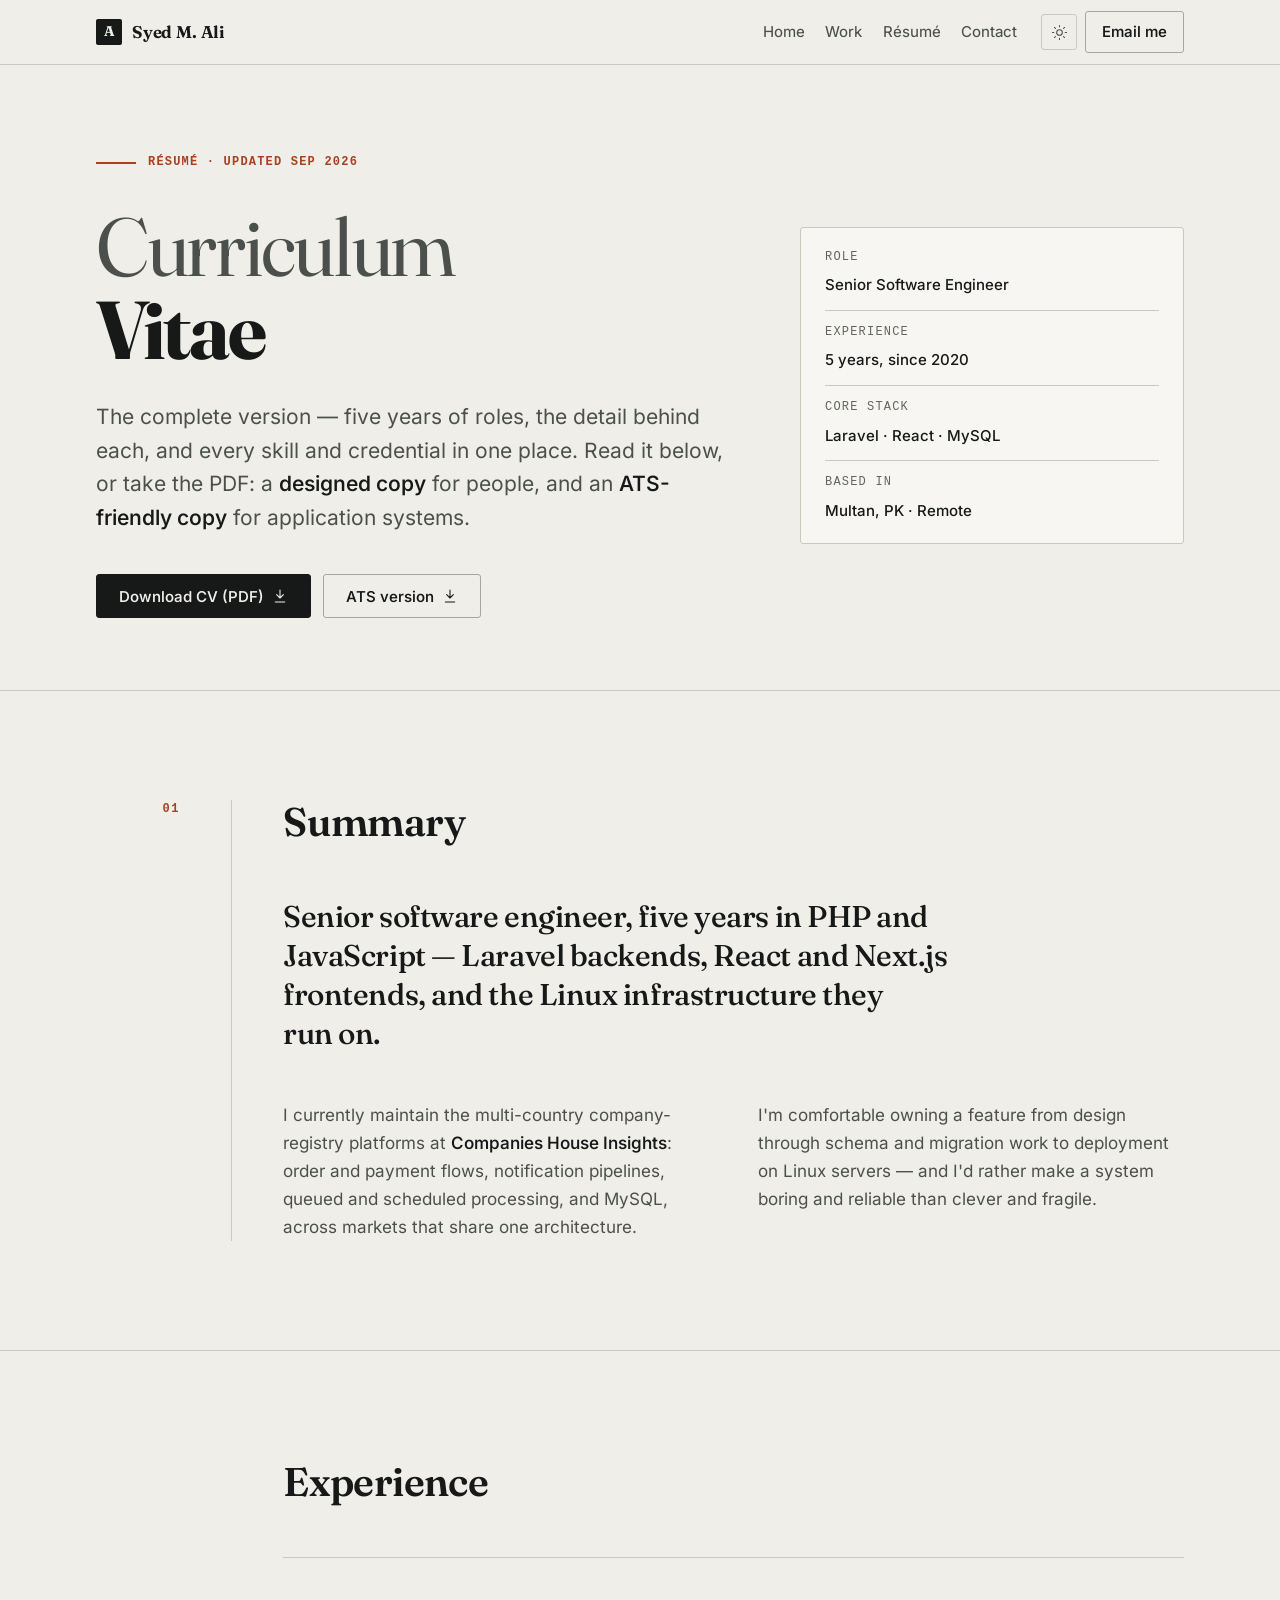
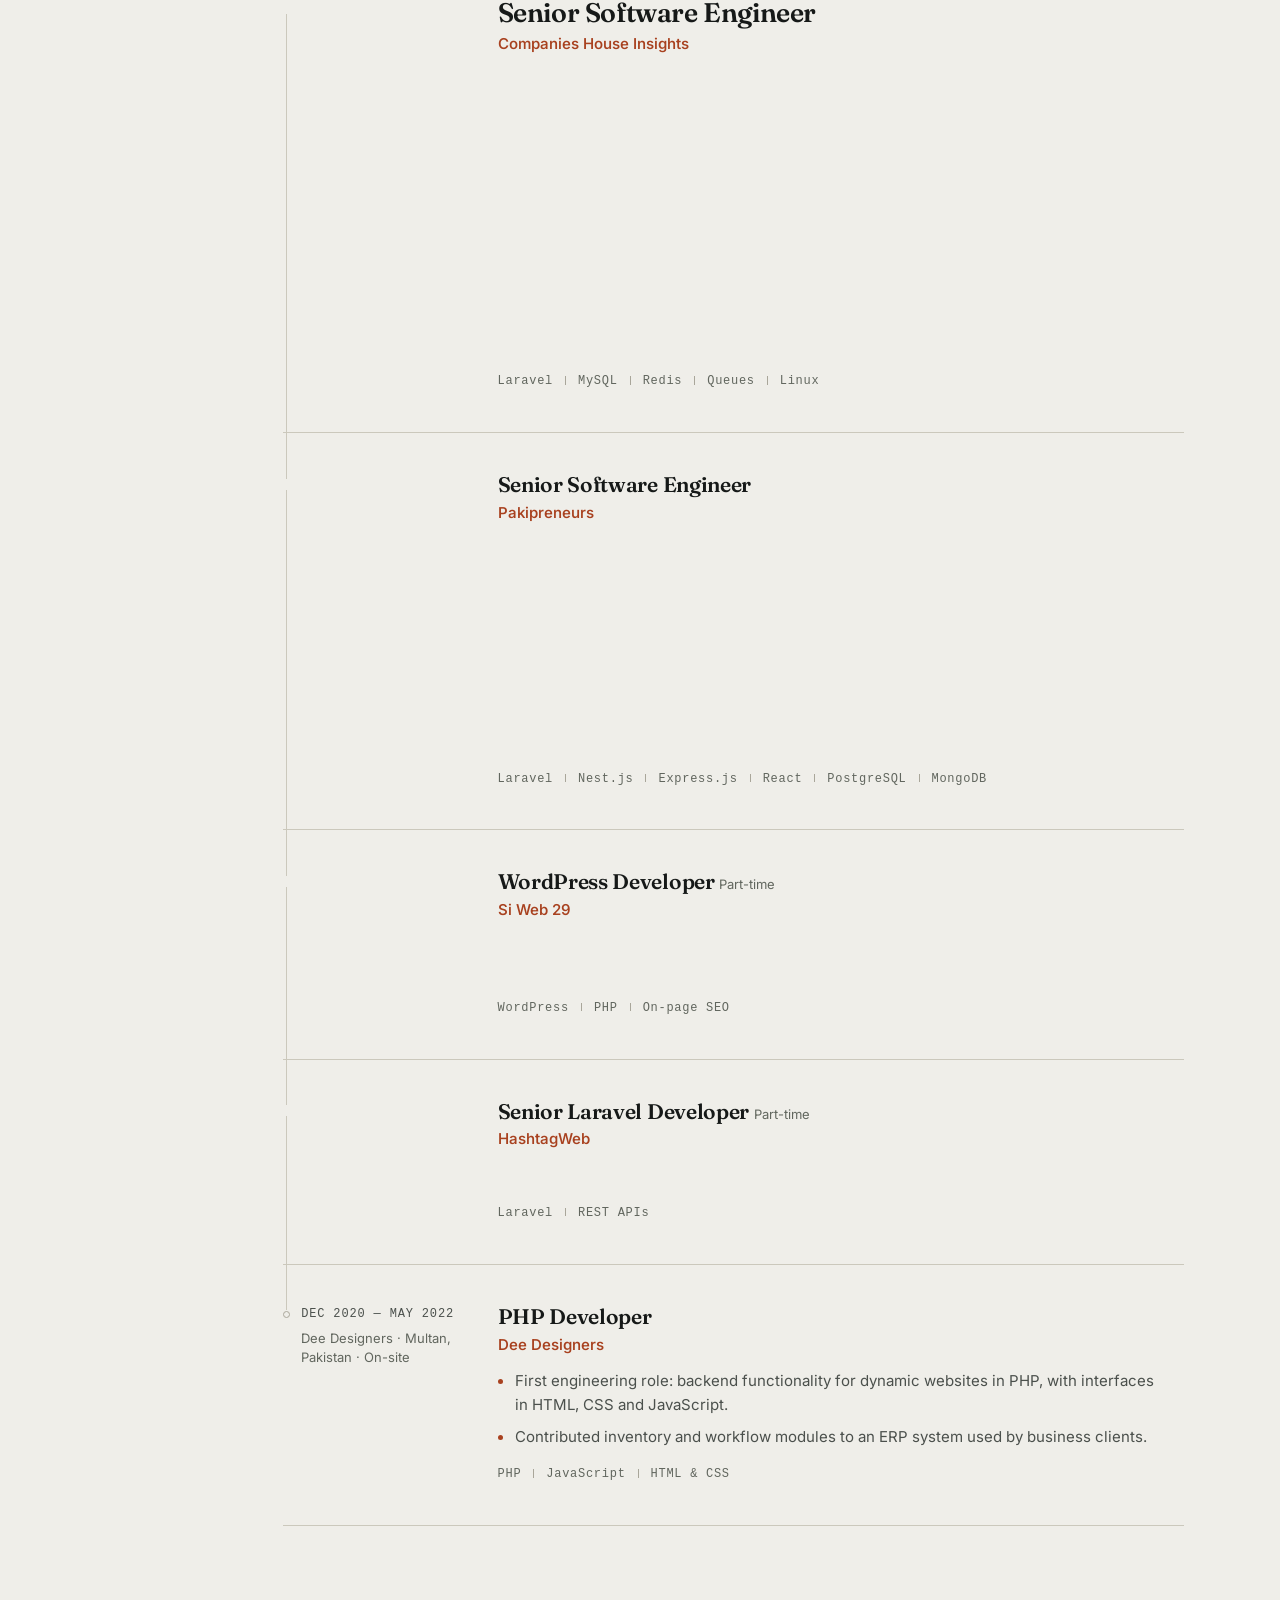
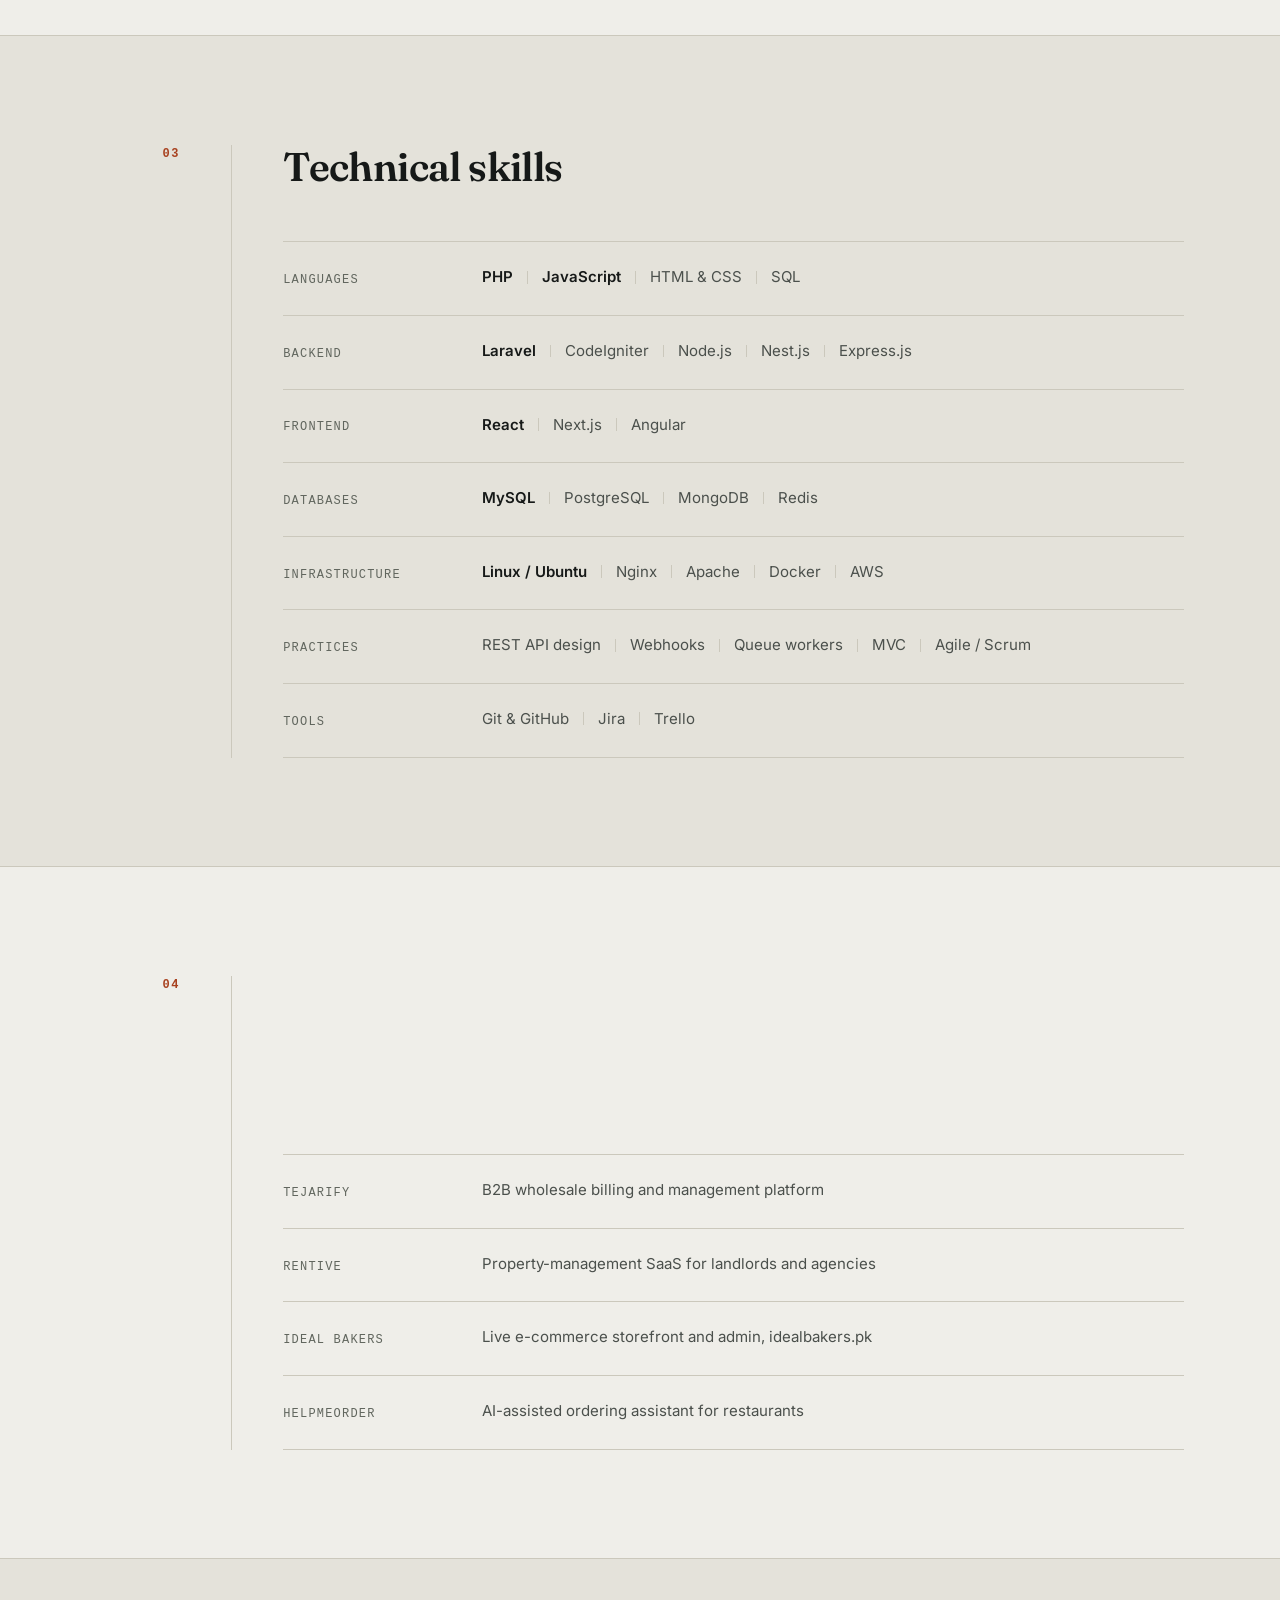
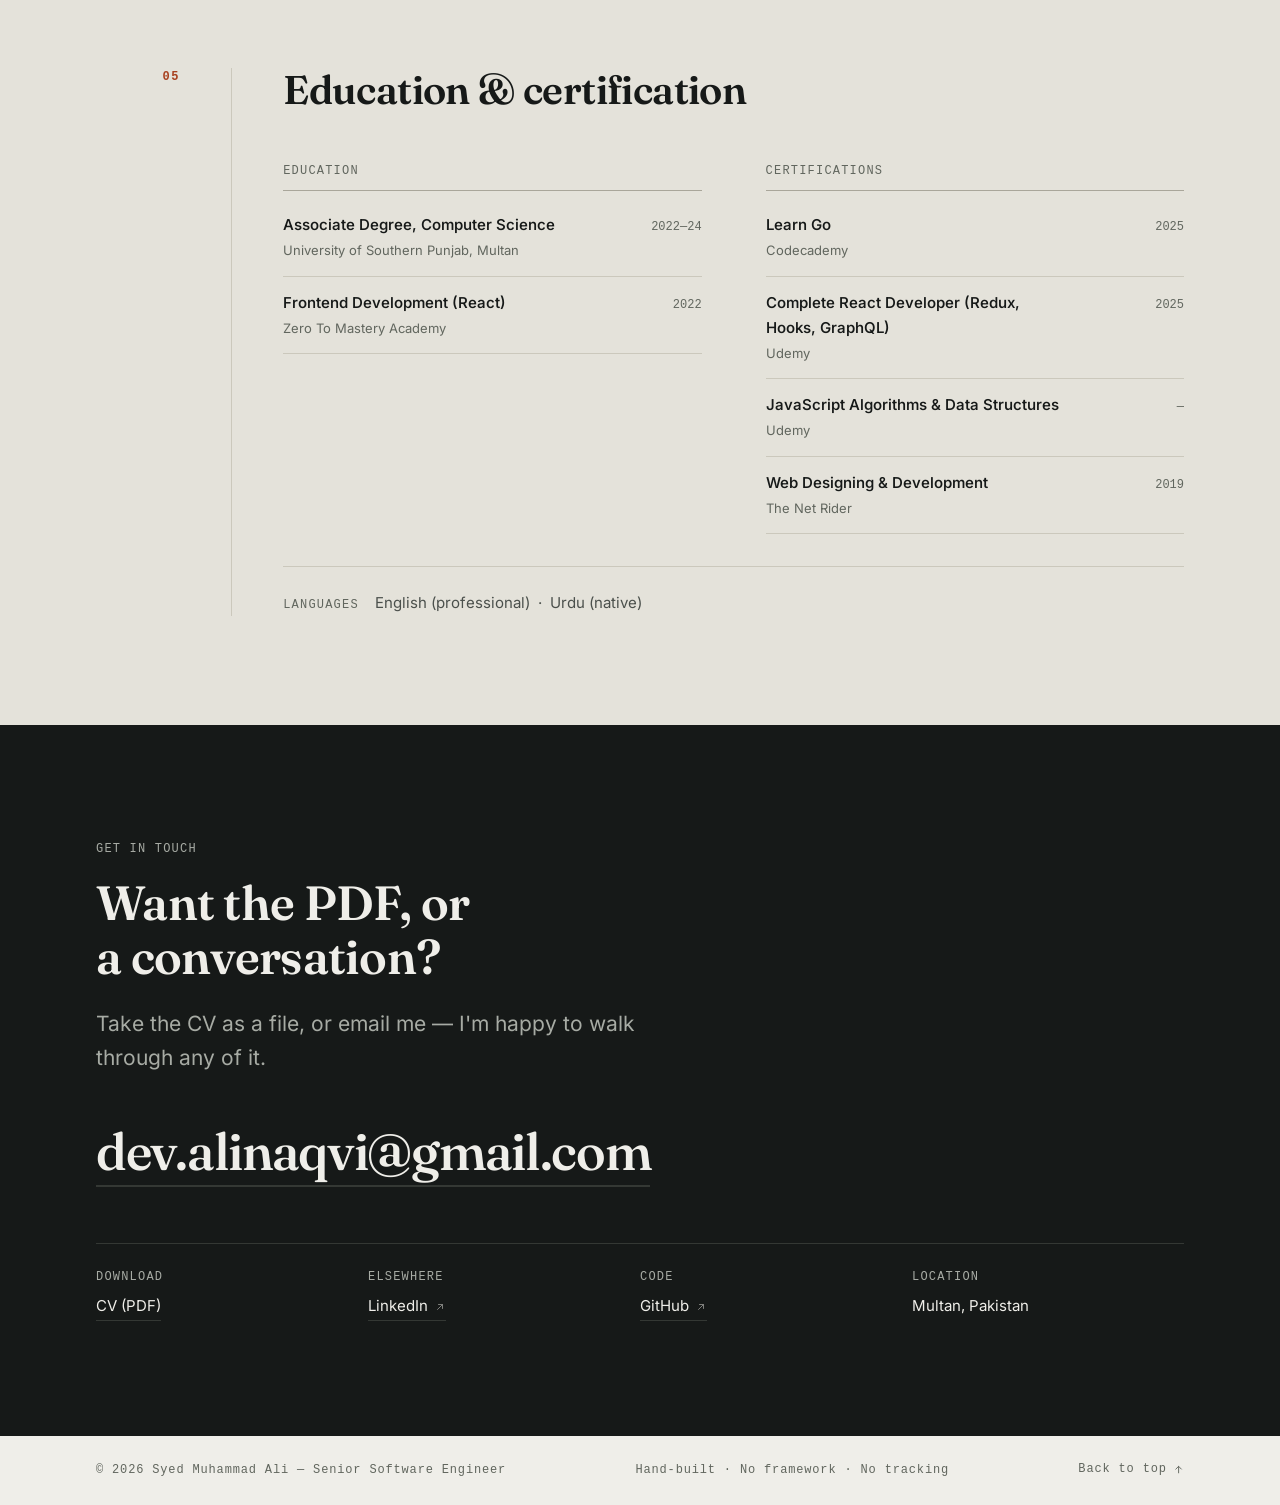
==== resume.html @ c885bf3c "feature: add a résumé page with PDF downloads and print support Add resume.html: the formal, documen" ====
<!doctype html>
<html lang="en">
<head>
  <meta charset="utf-8">
  <meta name="viewport" content="width=device-width, initial-scale=1">

  <!-- Theme must resolve before first paint, so this stays inline and blocking.
       Explicit choice wins; otherwise follow the operating system. -->
  <script>
    (function () {
      var d = document.documentElement;
      d.classList.add("js");
      try {
        var saved = localStorage.getItem("theme");
        var dark = saved
          ? saved === "dark"
          : window.matchMedia("(prefers-color-scheme: dark)").matches;
        if (dark) d.setAttribute("data-theme", "dark");
      } catch (e) {
        /* Storage blocked (private mode, embedded view) — fall back to light. */
      }
    })();
  </script>

  <title>Résumé — Syed Muhammad Ali, Senior Software Engineer</title>
  <meta name="description" content="The full CV of Syed Muhammad Ali — senior software engineer with five years in PHP and JavaScript. Read it here or download the PDF.">
  <link rel="canonical" href="https://devali.cloud/resume.html">
  <meta name="robots" content="index, follow, max-image-preview:large">
  <meta name="author" content="Syed Muhammad Ali">
  <meta name="color-scheme" content="light dark">
  <meta name="theme-color" content="#efeee9" media="(prefers-color-scheme: light)">
  <meta name="theme-color" content="#101210" media="(prefers-color-scheme: dark)">

  <meta property="og:type" content="profile">
  <meta property="og:site_name" content="Syed Muhammad Ali">
  <meta property="og:title" content="Résumé — Syed Muhammad Ali, Senior Software Engineer">
  <meta property="og:description" content="Five years building web applications in PHP and JavaScript. Read the CV here or download the PDF.">
  <meta property="og:url" content="https://devali.cloud/resume.html">
  <meta property="og:image" content="https://devali.cloud/assets/og.jpg?v=c0f45800">
  <meta property="og:image:width" content="1200">
  <meta property="og:image:height" content="630">
  <meta property="og:image:alt" content="Syed Muhammad Ali, Senior Software Engineer.">
  <meta property="og:locale" content="en_US">
  <meta name="twitter:card" content="summary_large_image">
  <meta name="twitter:title" content="Résumé — Syed Muhammad Ali">
  <meta name="twitter:description" content="Five years building web applications in PHP and JavaScript. Read the CV or download the PDF.">
  <meta name="twitter:image" content="https://devali.cloud/assets/og.jpg?v=c0f45800">

  <link rel="icon" href="favicon.svg?v=36d924cc" type="image/svg+xml">
  <link rel="preload" href="assets/fonts/fraunces-latin.woff2" as="font" type="font/woff2" crossorigin>
  <link rel="preload" href="assets/fonts/inter-latin.woff2" as="font" type="font/woff2" crossorigin>
  <link rel="stylesheet" href="styles.css?v=660078a6">

  <script type="application/ld+json">
  {
    "@context": "https://schema.org",
    "@graph": [
      {
        "@type": "ProfilePage",
        "@id": "https://devali.cloud/resume.html#page",
        "url": "https://devali.cloud/resume.html",
        "name": "Résumé — Syed Muhammad Ali",
        "isPartOf": { "@id": "https://devali.cloud/#website" },
        "about": { "@id": "https://devali.cloud/#person" },
        "mainEntity": { "@id": "https://devali.cloud/#person" },
        "significantLink": "https://devali.cloud/assets/Syed-Muhammad-Ali-CV.pdf",
        "inLanguage": "en"
      },
      {
        "@type": "DigitalDocument",
        "@id": "https://devali.cloud/assets/Syed-Muhammad-Ali-CV.pdf",
        "name": "Syed Muhammad Ali — Curriculum Vitae",
        "author": { "@id": "https://devali.cloud/#person" },
        "encodingFormat": "application/pdf",
        "about": { "@id": "https://devali.cloud/#person" }
      }
    ]
  }
  </script>
</head>
<body id="top">
  <a class="skip-link" href="#main">Skip to content</a>

  <!-- ============================== Masthead ============================== -->
  <header class="masthead">
    <div class="container masthead-inner">
      <a class="wordmark" href="index.html">
        <span class="wordmark-mark" aria-hidden="true">A</span>
        <span>Syed M. Ali</span>
      </a>

      <nav class="nav" id="site-nav" aria-label="Sections">
        <ul class="nav-list">
          <li><a href="index.html"><span class="nav-num" aria-hidden="true">&larr;</span>Home</a></li>
          <li><a href="work.html"><span class="nav-num" aria-hidden="true">01</span>Work</a></li>
          <li><a href="resume.html" aria-current="page"><span class="nav-num" aria-hidden="true">02</span>Résumé</a></li>
          <li><a href="index.html#contact"><span class="nav-num" aria-hidden="true">03</span>Contact</a></li>
        </ul>
      </nav>

      <div class="masthead-actions">
        <button class="theme-toggle" type="button" aria-label="Switch to dark theme">
          <svg class="icon-sun" viewBox="0 0 24 24" aria-hidden="true" focusable="false">
            <circle cx="12" cy="12" r="4"/>
            <path d="M12 2v2M12 20v2M4.9 4.9l1.4 1.4M17.7 17.7l1.4 1.4M2 12h2M20 12h2M4.9 19.1l1.4-1.4M17.7 6.3l1.4-1.4"/>
          </svg>
          <svg class="icon-moon" viewBox="0 0 24 24" aria-hidden="true" focusable="false">
            <path d="M20 14.5A8.5 8.5 0 0 1 9.5 4a8.5 8.5 0 1 0 10.5 10.5z"/>
          </svg>
        </button>

        <a class="masthead-cta" href="mailto:dev.alinaqvi@gmail.com">Email me</a>

        <button class="nav-toggle" type="button" aria-expanded="false" aria-controls="site-nav">
          <span class="nav-toggle-bars" aria-hidden="true"><span></span><span></span><span></span></span>
          Menu
        </button>
      </div>
    </div>
    <div class="scroll-progress" aria-hidden="true"></div>
  </header>

  <main id="main">

    <!-- ============================== Hero ============================== -->
    <section class="hero" aria-labelledby="resume-heading">
      <div class="container">
        <div class="page-hero">
          <div class="page-hero-text">
            <p class="hero-eyebrow">
              <span class="rule" aria-hidden="true"></span>
              <span class="mono">Résumé &middot; Updated Sep 2026</span>
            </p>

            <h1 id="resume-heading">
              <span class="given">Curriculum</span>
              <span class="family">Vitae</span>
            </h1>

            <p class="hero-lede">
              The complete version — five years of roles, the detail behind each,
              and every skill and credential in one place. Read it below, or take
              the PDF: a <strong>designed copy</strong> for people, and an
              <strong>ATS-friendly copy</strong> for application systems.
            </p>

            <div class="hero-actions">
              <a class="btn btn--primary" href="assets/Syed-Muhammad-Ali-CV.pdf?v=9ad3c81b" download>
                Download CV (PDF)
                <svg viewBox="0 0 24 24" aria-hidden="true" focusable="false">
                  <path d="M12 3v12M7 10l5 5 5-5M5 21h14"/>
                </svg>
              </a>
              <a class="btn btn--ghost" href="assets/Syed-Muhammad-Ali-Resume-ATS.pdf?v=733838cf" download>
                ATS version
                <svg viewBox="0 0 24 24" aria-hidden="true" focusable="false">
                  <path d="M12 3v12M7 10l5 5 5-5M5 21h14"/>
                </svg>
              </a>
            </div>
          </div>

          <dl class="doc-facts">
            <div>
              <dt>Role</dt>
              <dd>Senior Software Engineer</dd>
            </div>
            <div>
              <dt>Experience</dt>
              <dd>5 years, since 2020</dd>
            </div>
            <div>
              <dt>Core stack</dt>
              <dd>Laravel · React · MySQL</dd>
            </div>
            <div>
              <dt>Based in</dt>
              <dd>Multan, PK · Remote</dd>
            </div>
          </dl>
        </div>
      </div>
    </section>

    <!-- ============================== Summary ============================== -->
    <section class="band" id="summary" aria-labelledby="summary-heading">
      <div class="container spread">
        <div class="rail" aria-hidden="true">
          <div class="rail-inner"><p class="rail-index">01</p></div>
        </div>
        <div class="band-body">
          <div class="band-head" data-reveal>
            <h2 id="summary-heading">Summary</h2>
          </div>
          <p class="about-lead" data-reveal>
            Senior software engineer, five years in PHP and JavaScript — Laravel
            backends, React and Next.js frontends, and the Linux infrastructure
            they run on.
          </p>
          <div class="about-cols" data-reveal>
            <div>
              <p>
                I currently maintain the multi-country company-registry platforms
                at <strong>Companies House Insights</strong>: order and payment
                flows, notification pipelines, queued and scheduled processing, and
                MySQL, across markets that share one architecture.
              </p>
            </div>
            <div>
              <p>
                I'm comfortable owning a feature from design through schema and
                migration work to deployment on Linux servers — and I'd rather make
                a system boring and reliable than clever and fragile.
              </p>
            </div>
          </div>
        </div>
      </div>
    </section>

    <!-- ============================== Experience ============================== -->
    <section class="band" id="experience" aria-labelledby="experience-heading">
      <div class="container spread">
        <div class="rail" aria-hidden="true">
          <div class="rail-inner"><p class="rail-index">02</p></div>
        </div>
        <div class="band-body">
          <div class="band-head" data-reveal>
            <h2 id="experience-heading">Experience</h2>
          </div>

          <ol class="roles">
            <li class="role role--current" data-reveal>
              <div class="role-when">
                <p class="role-dates">Sep 2025 — Present</p>
                <p class="role-place">Companies House Insights · Singapore · Remote</p>
              </div>
              <div class="role-body">
                <h3 class="role-title">Senior Software Engineer</h3>
                <p class="role-org">Companies House Insights</p>
                <ul class="doc-points">
                  <li>Develop and maintain the Laravel applications behind company-registry data platforms for Singapore, Indonesia, Thailand, the Philippines, Malaysia and other markets that share one architecture, where a change must hold across every market's configuration, content and data.</li>
                  <li>Own order and payment flows end to end, including pricing and promotion rules, activity logging, and safeguards around automated customer email.</li>
                  <li>Build queued and scheduled background processing: notification pipelines that react to changes in upstream data, and calendar-aware customer messaging that accounts for business hours and per-market public holidays.</li>
                  <li>Take features from design through MySQL schema and migration work to deployment on Linux servers.</li>
                </ul>
                <ul class="role-stack">
                  <li>Laravel</li><li>MySQL</li><li>Redis</li><li>Queues</li><li>Linux</li>
                </ul>
              </div>
            </li>

            <li class="role" data-reveal>
              <div class="role-when">
                <p class="role-dates">Aug 2024 — Aug 2025</p>
                <p class="role-place">Pakipreneurs · Islamabad, Pakistan · On-site</p>
              </div>
              <div class="role-body">
                <h3 class="role-title">Senior Software Engineer</h3>
                <p class="role-org">Pakipreneurs</p>
                <ul class="doc-points">
                  <li>Built backend APIs with Laravel, Nest.js and Express.js across concurrent client projects; promoted to Senior Software Engineer in February 2025.</li>
                  <li>Integrated ActiveCampaign, Zapier, GoHighLevel and Keap to automate CRM and marketing workflows for clients.</li>
                  <li>Maintained and extended legacy PHP systems on CodeIgniter, Kohana and Koseven while they carried production traffic, adding integrations and automations without rewrites.</li>
                  <li>Contributed React frontends and designed relational and document schemas across MySQL, PostgreSQL and MongoDB.</li>
                </ul>
                <ul class="role-stack">
                  <li>Laravel</li><li>Nest.js</li><li>Express.js</li><li>React</li><li>PostgreSQL</li><li>MongoDB</li>
                </ul>
              </div>
            </li>

            <li class="role" data-reveal>
              <div class="role-when">
                <p class="role-dates">Nov 2023 — Feb 2024</p>
                <p class="role-place">Si Web 29 · Multan, Pakistan · Hybrid</p>
              </div>
              <div class="role-body">
                <h3 class="role-title">WordPress Developer <span class="role-note">Part-time</span></h3>
                <p class="role-org">Si Web 29</p>
                <ul class="doc-points">
                  <li>Managed WordPress projects end to end for client sites, including PSD-to-WordPress builds and on-page SEO.</li>
                </ul>
                <ul class="role-stack">
                  <li>WordPress</li><li>PHP</li><li>On-page SEO</li>
                </ul>
              </div>
            </li>

            <li class="role" data-reveal>
              <div class="role-when">
                <p class="role-dates">May 2023 — Sep 2023</p>
                <p class="role-place">HashtagWeb · Multan, Pakistan · Hybrid</p>
              </div>
              <div class="role-body">
                <h3 class="role-title">Senior Laravel Developer <span class="role-note">Part-time</span></h3>
                <p class="role-org">HashtagWeb</p>
                <ul class="doc-points">
                  <li>Designed and built RESTful APIs in Laravel for dynamic web applications.</li>
                </ul>
                <ul class="role-stack">
                  <li>Laravel</li><li>REST APIs</li>
                </ul>
              </div>
            </li>

            <li class="role" data-reveal>
              <div class="role-when">
                <p class="role-dates">Dec 2020 — May 2022</p>
                <p class="role-place">Dee Designers · Multan, Pakistan · On-site</p>
              </div>
              <div class="role-body">
                <h3 class="role-title">PHP Developer</h3>
                <p class="role-org">Dee Designers</p>
                <ul class="doc-points">
                  <li>First engineering role: backend functionality for dynamic websites in PHP, with interfaces in HTML, CSS and JavaScript.</li>
                  <li>Contributed inventory and workflow modules to an ERP system used by business clients.</li>
                </ul>
                <ul class="role-stack">
                  <li>PHP</li><li>JavaScript</li><li>HTML &amp; CSS</li>
                </ul>
              </div>
            </li>
          </ol>
        </div>
      </div>
    </section>

    <!-- ============================== Skills ============================== -->
    <section class="band band--sunken" id="skills" aria-labelledby="skills-heading">
      <div class="container spread">
        <div class="rail" aria-hidden="true">
          <div class="rail-inner"><p class="rail-index">03</p></div>
        </div>
        <div class="band-body">
          <div class="band-head" data-reveal>
            <h2 id="skills-heading">Technical skills</h2>
          </div>
          <dl class="stack" data-reveal>
            <div class="stack-row">
              <dt>Languages</dt>
              <dd><ul><li class="is-core">PHP</li><li class="is-core">JavaScript</li><li>HTML &amp; CSS</li><li>SQL</li></ul></dd>
            </div>
            <div class="stack-row">
              <dt>Backend</dt>
              <dd><ul><li class="is-core">Laravel</li><li>CodeIgniter</li><li>Node.js</li><li>Nest.js</li><li>Express.js</li></ul></dd>
            </div>
            <div class="stack-row">
              <dt>Frontend</dt>
              <dd><ul><li class="is-core">React</li><li>Next.js</li><li>Angular</li></ul></dd>
            </div>
            <div class="stack-row">
              <dt>Databases</dt>
              <dd><ul><li class="is-core">MySQL</li><li>PostgreSQL</li><li>MongoDB</li><li>Redis</li></ul></dd>
            </div>
            <div class="stack-row">
              <dt>Infrastructure</dt>
              <dd><ul><li class="is-core">Linux / Ubuntu</li><li>Nginx</li><li>Apache</li><li>Docker</li><li>AWS</li></ul></dd>
            </div>
            <div class="stack-row">
              <dt>Practices</dt>
              <dd><ul><li>REST API design</li><li>Webhooks</li><li>Queue workers</li><li>MVC</li><li>Agile / Scrum</li></ul></dd>
            </div>
            <div class="stack-row">
              <dt>Tools</dt>
              <dd><ul><li>Git &amp; GitHub</li><li>Jira</li><li>Trello</li></ul></dd>
            </div>
          </dl>
        </div>
      </div>
    </section>

    <!-- ============================== Projects ============================== -->
    <section class="band" id="projects" aria-labelledby="projects-heading">
      <div class="container spread">
        <div class="rail" aria-hidden="true">
          <div class="rail-inner"><p class="rail-index">04</p></div>
        </div>
        <div class="band-body">
          <div class="band-head" data-reveal>
            <h2 id="projects-heading">Selected projects</h2>
            <p class="band-lede">
              A fuller catalogue — case studies, live products and open source — is
              on the <a href="work.html">work page</a>.
            </p>
          </div>
          <dl class="stack" data-reveal>
            <div class="stack-row">
              <dt>Tejarify</dt>
              <dd><ul><li>B2B wholesale billing and management platform</li></ul></dd>
            </div>
            <div class="stack-row">
              <dt>Rentive</dt>
              <dd><ul><li>Property-management SaaS for landlords and agencies</li></ul></dd>
            </div>
            <div class="stack-row">
              <dt>Ideal Bakers</dt>
              <dd><ul><li>Live e-commerce storefront and admin, idealbakers.pk</li></ul></dd>
            </div>
            <div class="stack-row">
              <dt>HelpMeOrder</dt>
              <dd><ul><li>AI-assisted ordering assistant for restaurants</li></ul></dd>
            </div>
          </dl>
        </div>
      </div>
    </section>

    <!-- ============================== Education ============================== -->
    <section class="band band--sunken" id="education" aria-labelledby="education-heading">
      <div class="container spread">
        <div class="rail" aria-hidden="true">
          <div class="rail-inner"><p class="rail-index">05</p></div>
        </div>
        <div class="band-body">
          <div class="band-head" data-reveal>
            <h2 id="education-heading">Education &amp; certification</h2>
          </div>
          <div class="edu-grid" data-reveal>
            <section aria-labelledby="edu-formal">
              <h3 class="edu-heading" id="edu-formal">Education</h3>
              <ul class="edu-list">
                <li>
                  <div>
                    <p class="edu-title">Associate Degree, Computer Science</p>
                    <p class="edu-org">University of Southern Punjab, Multan</p>
                  </div>
                  <p class="edu-year">2022—24</p>
                </li>
                <li>
                  <div>
                    <p class="edu-title">Frontend Development (React)</p>
                    <p class="edu-org">Zero To Mastery Academy</p>
                  </div>
                  <p class="edu-year">2022</p>
                </li>
              </ul>
            </section>
            <section aria-labelledby="edu-certs">
              <h3 class="edu-heading" id="edu-certs">Certifications</h3>
              <ul class="edu-list">
                <li>
                  <div>
                    <p class="edu-title">Learn Go</p>
                    <p class="edu-org">Codecademy</p>
                  </div>
                  <p class="edu-year">2025</p>
                </li>
                <li>
                  <div>
                    <p class="edu-title">Complete React Developer (Redux, Hooks, GraphQL)</p>
                    <p class="edu-org">Udemy</p>
                  </div>
                  <p class="edu-year">2025</p>
                </li>
                <li>
                  <div>
                    <p class="edu-title">JavaScript Algorithms &amp; Data Structures</p>
                    <p class="edu-org">Udemy</p>
                  </div>
                  <p class="edu-year">—</p>
                </li>
                <li>
                  <div>
                    <p class="edu-title">Web Designing &amp; Development</p>
                    <p class="edu-org">The Net Rider</p>
                  </div>
                  <p class="edu-year">2019</p>
                </li>
              </ul>
            </section>
          </div>

          <p class="doc-langs" data-reveal>
            <span>Languages</span> English (professional) &nbsp;·&nbsp; Urdu (native)
          </p>
        </div>
      </div>
    </section>

    <!-- ============================== Contact / CTA ============================== -->
    <section class="contact" id="contact" aria-labelledby="contact-heading">
      <div class="container">
        <p class="mono" data-reveal>Get in touch</p>
        <h2 id="contact-heading" data-reveal>Want the PDF, or a conversation?</h2>
        <p class="contact-lede" data-reveal>
          Take the CV as a file, or email me — I'm happy to walk through any of it.
        </p>

        <a class="contact-email" href="mailto:dev.alinaqvi@gmail.com" data-reveal>dev.alinaqvi@gmail.com</a>

        <dl class="contact-links" data-reveal>
          <div>
            <dt>Download</dt>
            <dd><a href="assets/Syed-Muhammad-Ali-CV.pdf?v=9ad3c81b" download>CV (PDF)</a></dd>
          </div>
          <div>
            <dt>Elsewhere</dt>
            <dd>
              <a href="https://linkedin.com/in/devalinaqvi" rel="me noopener" target="_blank">
                LinkedIn
                <svg viewBox="0 0 24 24" aria-hidden="true" focusable="false"><path d="M7 17L17 7M9 7h8v8"/></svg>
                <span class="u-hidden">(opens in a new tab)</span>
              </a>
            </dd>
          </div>
          <div>
            <dt>Code</dt>
            <dd>
              <a href="https://github.com/devalinaqvi" rel="me noopener" target="_blank">
                GitHub
                <svg viewBox="0 0 24 24" aria-hidden="true" focusable="false"><path d="M7 17L17 7M9 7h8v8"/></svg>
                <span class="u-hidden">(opens in a new tab)</span>
              </a>
            </dd>
          </div>
          <div>
            <dt>Location</dt>
            <dd>Multan, Pakistan</dd>
          </div>
        </dl>
      </div>
    </section>
  </main>

  <!-- ============================== Footer ============================== -->
  <footer class="site-footer">
    <div class="container footer-inner">
      <p>© 2026 Syed Muhammad Ali — Senior Software Engineer</p>
      <p class="footer-note">Hand-built · No framework · No tracking</p>
      <p><a class="footer-top" href="#top">Back to top
        <svg viewBox="0 0 24 24" aria-hidden="true" focusable="false"><path d="M12 19V5M6 11l6-6 6 6"/></svg>
      </a></p>
    </div>
  </footer>

  <script src="script.js?v=7ac01984" defer></script>
</body>
</html>
---- styles.css ----
/* ==========================================================================
   Syed Muhammad Ali — portfolio
   ---------------------------------------------------------------------------
   Identity: "Bone & Ember". A technical-editorial system built on three voices
   — Fraunces (display serif), Inter (text/UI), system mono (metadata) — laid
   over a visible structural grid. One accent, used sparingly. No framework.
   ========================================================================== */

/* --------------------------------------------------------------------------
   1. Fonts
   Both faces are variable; declare their real axis ranges so the full weight
   range is available rather than being clamped to 400–700.
   -------------------------------------------------------------------------- */

@font-face {
  font-family: "Fraunces";
  src: url("assets/fonts/fraunces-latin.woff2") format("woff2");
  font-weight: 100 900;
  font-display: swap;
}
@font-face {
  font-family: "Inter";
  src: url("assets/fonts/inter-latin.woff2") format("woff2");
  font-weight: 100 900;
  font-display: swap;
}

/* --------------------------------------------------------------------------
   2. Tokens
   -------------------------------------------------------------------------- */

:root {
  /* --- Light theme: "Bone" --------------------------------------------
     Warm low-chroma neutrals, a near-black with a green undertone, and a
     single oxidised ember accent. All text pairs verified at WCAG AA. */
  --bg: #efeee9;
  --bg-sunken: #e4e2da;
  --surface: #f7f6f3;
  --surface-raised: #ffffff;

  --ink: #161918;
  --ink-2: #4b504c;
  --ink-3: #61665e;

  --line: #cbc8bc;
  --line-strong: #a9a69a;

  --accent: #a8411f;
  --accent-hover: #853114;
  --on-accent: #ffffff;
  --accent-wash: rgba(168, 65, 31, 0.09);

  /* Inverted block (contact). Designed per theme, not derived. */
  --contrast-bg: #161918;
  --contrast-ink: #efeee9;
  --contrast-ink-2: #a7aba4;
  --contrast-line: #343834;
  --contrast-accent: #e8825a;

  --shadow-raised: 0 1px 2px rgba(22, 25, 24, 0.04), 0 8px 24px -12px rgba(22, 25, 24, 0.16);
  --portrait-filter: none;
  --media-filter: none;

  /* --- Type ------------------------------------------------------------ */
  --font-display: "Fraunces", Georgia, "Times New Roman", serif;
  --font-text: "Inter", -apple-system, BlinkMacSystemFont, "Segoe UI", Roboto, sans-serif;
  --font-mono: ui-monospace, SFMono-Regular, "SF Mono", Menlo, Consolas, "Liberation Mono", monospace;

  --t-display: clamp(2.875rem, 7.4vw, 5.125rem);
  --t-h2: clamp(1.875rem, 3.2vw, 2.5rem);
  --t-h3: clamp(1.1875rem, 1.65vw, 1.4375rem);
  --t-lede: clamp(1.0625rem, 0.95rem + 0.55vw, 1.3125rem);
  --t-body: 1.0625rem;
  --t-sm: 0.9375rem;
  --t-xs: 0.8125rem;
  --t-mono: 0.75rem;

  /* --- Space ----------------------------------------------------------- */
  --s-1: 0.25rem;
  --s-2: 0.5rem;
  --s-3: 0.75rem;
  --s-4: 1rem;
  --s-5: 1.5rem;
  --s-6: 2rem;
  --s-7: 3rem;
  --s-8: 4rem;
  --s-section: clamp(4rem, 8.5vw, 7rem);

  /* --- Layout ---------------------------------------------------------- */
  --container: 74rem;
  --gutter: clamp(1.25rem, 4.5vw, 3rem);
  --rail: 8.5rem;
  --rail-gap: clamp(1.5rem, 4vw, 3.5rem);
  --measure: 60ch;
  --header-h: 4rem;

  --radius: 3px;
  --ease: cubic-bezier(0.22, 0.61, 0.36, 1);
  --dur: 180ms;

  color-scheme: light;
}

/* --- Dark theme: "Graphite" ------------------------------------------------
   Designed independently: surfaces build upward from a green-black ground,
   borders lifted for visibility, the accent softened and lightened so it
   reads warm rather than neon against a dark field. */
:root[data-theme="dark"] {
  --bg: #101210;
  --bg-sunken: #0a0b0a;
  --surface: #171a18;
  --surface-raised: #1e221f;

  --ink: #e9e7e0;
  --ink-2: #a8aca5;
  --ink-3: #848982;

  --line: #383c38;
  --line-strong: #4c514b;

  --accent: #e8825a;
  --accent-hover: #f09a77;
  --on-accent: #101210;
  --accent-wash: rgba(232, 130, 90, 0.12);

  /* The inverted block goes deeper, not lighter — inverting to bone here
     would blow a hole in the page. */
  --contrast-bg: #0a0b0a;
  --contrast-ink: #e9e7e0;
  --contrast-ink-2: #a8aca5;
  --contrast-line: #2b2f2c;
  --contrast-accent: #e8825a;

  --shadow-raised: 0 1px 2px rgba(0, 0, 0, 0.4), 0 10px 28px -14px rgba(0, 0, 0, 0.7);
  /* The portrait is shot on a light studio background, which would otherwise
     read as a lit block against the dark ground. Tuned so the backdrop settles
     to a mid grey while the face keeps its luminosity. */
  --portrait-filter: brightness(0.72) contrast(1.08);
  /* Work images are light-ground design covers; take the glare off without
     muddying their text. */
  --media-filter: brightness(0.86) contrast(1.02);

  color-scheme: dark;
}

/* --------------------------------------------------------------------------
   3. Base
   -------------------------------------------------------------------------- */

*,
*::before,
*::after {
  box-sizing: border-box;
}

html {
  scroll-behavior: smooth;
  scroll-padding-top: calc(var(--header-h) + 1.5rem);
  -webkit-text-size-adjust: 100%;
}

body {
  margin: 0;
  background: var(--bg);
  color: var(--ink);
  font-family: var(--font-text);
  font-size: var(--t-body);
  line-height: 1.65;
  font-synthesis-weight: none;
  -webkit-font-smoothing: antialiased;
  -moz-osx-font-smoothing: grayscale;
}

/* Theme swap: animate only while the user is actually toggling, so the page
   never fades in on first paint. */
html.theme-anim,
html.theme-anim body,
html.theme-anim .masthead,
html.theme-anim .band,
html.theme-anim .contact,
html.theme-anim .portrait img,
html.theme-anim .nav {
  transition: background-color 260ms var(--ease), color 260ms var(--ease),
    border-color 260ms var(--ease), filter 260ms var(--ease);
}

h1,
h2,
h3,
h4 {
  margin: 0;
  font-family: var(--font-display);
  font-optical-sizing: auto;
  font-weight: 600;
  line-height: 1.12;
  letter-spacing: -0.015em;
  text-wrap: balance;
}

p {
  margin: 0;
  text-wrap: pretty;
}

ul,
ol,
dl,
dd,
figure,
blockquote {
  margin: 0;
  padding: 0;
}

li {
  list-style: none;
}

img,
svg {
  display: block;
  max-width: 100%;
}

a {
  color: var(--accent);
  text-decoration: underline;
  text-decoration-thickness: 1px;
  text-underline-offset: 0.22em;
  text-decoration-color: color-mix(in srgb, currentColor 35%, transparent);
  transition: color var(--dur) var(--ease), text-decoration-color var(--dur) var(--ease);
}

a:hover {
  color: var(--accent-hover);
  text-decoration-color: currentColor;
}

:focus-visible {
  outline: 2px solid var(--accent);
  outline-offset: 3px;
  border-radius: 2px;
}

::selection {
  background: var(--accent-wash);
  color: var(--ink);
}

/* --------------------------------------------------------------------------
   4. Primitives
   -------------------------------------------------------------------------- */

.container {
  width: 100%;
  max-width: var(--container);
  margin-inline: auto;
  padding-inline: var(--gutter);
}

.u-hidden {
  position: absolute;
  width: 1px;
  height: 1px;
  margin: -1px;
  padding: 0;
  overflow: hidden;
  clip-path: inset(50%);
  white-space: nowrap;
  border: 0;
}

/* Metadata voice: small, tracked, monospace. Used for indices, dates,
   labels and coordinates — the "technical" register of the system. */
.mono {
  font-family: var(--font-mono);
  font-size: var(--t-mono);
  font-weight: 500;
  letter-spacing: 0.1em;
  text-transform: uppercase;
  color: var(--ink-3);
  font-feature-settings: "tnum" 1;
}

.skip-link {
  position: absolute;
  top: -4rem;
  left: var(--gutter);
  z-index: 200;
  padding: 0.625rem 1rem;
  background: var(--ink);
  color: var(--bg);
  font-size: var(--t-sm);
  font-weight: 550;
  text-decoration: none;
  border-radius: var(--radius);
  transition: top var(--dur) var(--ease);
}

.skip-link:focus {
  top: 0.75rem;
  color: var(--bg);
}

/* --------------------------------------------------------------------------
   5. Masthead
   -------------------------------------------------------------------------- */

.masthead {
  position: sticky;
  top: 0;
  z-index: 100;
  background: color-mix(in srgb, var(--bg) 88%, transparent);
  backdrop-filter: saturate(1.4) blur(10px);
  -webkit-backdrop-filter: saturate(1.4) blur(10px);
  border-bottom: 1px solid var(--line);
}

@supports not (backdrop-filter: blur(4px)) {
  .masthead {
    background: var(--bg);
  }
}

.masthead-inner {
  display: flex;
  align-items: center;
  gap: var(--s-5);
  min-height: var(--header-h);
}

/* --- Wordmark --- */

.wordmark {
  display: inline-flex;
  align-items: center;
  gap: 0.625rem;
  margin-right: auto;
  color: var(--ink);
  font-family: var(--font-display);
  font-size: 1.0625rem;
  font-weight: 650;
  letter-spacing: -0.01em;
  text-decoration: none;
  white-space: nowrap;
}

.wordmark-mark {
  display: grid;
  place-items: center;
  width: 1.625rem;
  height: 1.625rem;
  background: var(--ink);
  color: var(--bg);
  border-radius: 2px;
  font-size: 0.875rem;
  font-weight: 700;
  letter-spacing: 0;
  transition: background-color var(--dur) var(--ease);
}

.wordmark:hover .wordmark-mark {
  background: var(--accent);
  color: var(--on-accent);
}

/* --- Desktop navigation --- */

.nav-list {
  display: flex;
  align-items: center;
  gap: clamp(0.5rem, 1.6vw, 1.5rem);
}

/* The index numerals belong to the mobile panel only. */
.nav-num {
  display: none;
}

.nav a {
  position: relative;
  display: block;
  padding: 0.375rem 0;
  color: var(--ink-2);
  font-size: var(--t-sm);
  font-weight: 450;
  text-decoration: none;
  transition: color var(--dur) var(--ease);
}

.nav a::after {
  content: "";
  position: absolute;
  left: 0;
  right: 0;
  bottom: 0;
  height: 1px;
  background: currentColor;
  transform: scaleX(0);
  transform-origin: left;
  transition: transform var(--dur) var(--ease);
}

.nav a:hover {
  color: var(--ink);
}

.nav a:hover::after {
  transform: scaleX(1);
}

/* Active section: marked by an accent dot *and* a weight/colour shift, so the
   state never depends on colour alone. */
.nav a[aria-current="true"] {
  color: var(--ink);
  font-weight: 550;
}

.nav a[aria-current="true"]::before {
  content: "";
  position: absolute;
  left: 50%;
  bottom: -0.125rem;
  width: 4px;
  height: 4px;
  margin-left: -2px;
  border-radius: 50%;
  background: var(--accent);
}

/* --- Header actions --- */

.masthead-actions {
  display: flex;
  align-items: center;
  gap: var(--s-2);
}

html:not(.js) .theme-toggle {
  display: none;
}

.theme-toggle {
  display: grid;
  place-items: center;
  width: 2.25rem;
  height: 2.25rem;
  padding: 0;
  background: transparent;
  border: 1px solid var(--line);
  border-radius: var(--radius);
  color: var(--ink-2);
  cursor: pointer;
  transition: color var(--dur) var(--ease), border-color var(--dur) var(--ease),
    background-color var(--dur) var(--ease);
}

.theme-toggle:hover {
  color: var(--ink);
  border-color: var(--line-strong);
  background: var(--surface);
}

.theme-toggle svg {
  width: 1.0625rem;
  height: 1.0625rem;
  stroke: currentColor;
  fill: none;
  stroke-width: 1.5;
  stroke-linecap: round;
  stroke-linejoin: round;
}

/* Show the icon for the theme the button will switch *to*. */
.theme-toggle .icon-moon {
  display: none;
}

:root[data-theme="dark"] .theme-toggle .icon-moon {
  display: block;
}

:root[data-theme="dark"] .theme-toggle .icon-sun {
  display: none;
}

.masthead-cta {
  display: inline-block;
  padding: 0.5rem 1rem;
  border: 1px solid var(--line-strong);
  border-radius: var(--radius);
  color: var(--ink);
  font-size: var(--t-sm);
  font-weight: 550;
  text-decoration: none;
  transition: border-color var(--dur) var(--ease), background-color var(--dur) var(--ease),
    color var(--dur) var(--ease);
}

.masthead-cta:hover {
  color: var(--on-accent);
  background: var(--accent);
  border-color: var(--accent);
}

/* --- Mobile menu button --- */

.nav-toggle {
  display: none;
  align-items: center;
  gap: 0.5rem;
  height: 2.25rem;
  padding: 0 0.75rem;
  background: transparent;
  border: 1px solid var(--line);
  border-radius: var(--radius);
  color: var(--ink);
  font: inherit;
  font-size: var(--t-sm);
  font-weight: 500;
  cursor: pointer;
}

.nav-toggle:hover {
  border-color: var(--line-strong);
}

.nav-toggle-bars {
  display: grid;
  gap: 3px;
  width: 14px;
}

.nav-toggle-bars span {
  display: block;
  height: 1.5px;
  background: currentColor;
  transition: transform var(--dur) var(--ease), opacity var(--dur) var(--ease);
}

.nav-toggle[aria-expanded="true"] .nav-toggle-bars span:nth-child(1) {
  transform: translateY(4.5px) rotate(45deg);
}

.nav-toggle[aria-expanded="true"] .nav-toggle-bars span:nth-child(2) {
  opacity: 0;
}

.nav-toggle[aria-expanded="true"] .nav-toggle-bars span:nth-child(3) {
  transform: translateY(-4.5px) rotate(-45deg);
}

/* --- Scroll progress --- */

.scroll-progress {
  position: absolute;
  left: 0;
  bottom: -1px;
  height: 1px;
  width: 100%;
  background: var(--accent);
  transform: scaleX(0);
  transform-origin: left;
}

/* --------------------------------------------------------------------------
   6. Layout: the rule grid
   A shared spine — an index rail and a vertical hairline — runs down the page
   and holds the varied section compositions on one structure.
   -------------------------------------------------------------------------- */

.band {
  border-top: 1px solid var(--line);
  padding-block: var(--s-section);
}

.band--sunken {
  background: var(--bg-sunken);
}

.spread {
  display: grid;
  grid-template-columns: [rail] var(--rail) [body] minmax(0, 1fr);
  column-gap: var(--rail-gap);
}

.rail {
  position: relative;
  border-right: 1px solid var(--line);
  padding-right: var(--rail-gap);
}

.rail-inner {
  position: sticky;
  top: calc(var(--header-h) + 2rem);
  display: flex;
  flex-direction: column;
  align-items: flex-end;
  gap: 0.5rem;
  text-align: right;
}

.rail-index {
  font-family: var(--font-mono);
  font-size: var(--t-mono);
  font-weight: 600;
  letter-spacing: 0.12em;
  color: var(--accent);
  font-feature-settings: "tnum" 1;
}

.rail-label {
  font-family: var(--font-mono);
  font-size: var(--t-mono);
  letter-spacing: 0.1em;
  text-transform: uppercase;
  color: var(--ink-3);
  line-height: 1.4;
}

.band-head {
  margin-bottom: clamp(2rem, 4.5vw, 3.25rem);
}

.band-head h2 {
  font-size: var(--t-h2);
}

.band-lede {
  max-width: 46ch;
  margin-top: var(--s-4);
  color: var(--ink-2);
  font-size: var(--t-lede);
  line-height: 1.55;
}

/* --------------------------------------------------------------------------
   7. Buttons
   -------------------------------------------------------------------------- */

.btn {
  display: inline-flex;
  align-items: center;
  gap: 0.5rem;
  padding: 0.8125rem 1.375rem;
  border: 1px solid transparent;
  border-radius: var(--radius);
  font-size: var(--t-sm);
  font-weight: 550;
  line-height: 1;
  text-decoration: none;
  cursor: pointer;
  transition: background-color var(--dur) var(--ease), border-color var(--dur) var(--ease),
    color var(--dur) var(--ease), transform var(--dur) var(--ease);
}

.btn svg {
  width: 1rem;
  height: 1rem;
  stroke: currentColor;
  fill: none;
  stroke-width: 1.6;
  stroke-linecap: round;
  stroke-linejoin: round;
  transition: transform var(--dur) var(--ease);
}

.btn--primary {
  background: var(--ink);
  color: var(--bg);
  border-color: var(--ink);
}

.btn--primary:hover {
  background: var(--accent);
  border-color: var(--accent);
  color: var(--on-accent);
  transform: translateY(-1px);
}

.btn--ghost {
  color: var(--ink);
  border-color: var(--line-strong);
}

.btn--ghost:hover {
  color: var(--ink);
  border-color: var(--ink);
  background: var(--surface);
  transform: translateY(-1px);
}

.btn--ghost:hover svg {
  transform: translateY(2px);
}

/* --------------------------------------------------------------------------
   8. Hero
   -------------------------------------------------------------------------- */

.hero {
  padding-top: clamp(3rem, 7vw, 5.5rem);
  padding-bottom: 0;
}

.hero-grid {
  display: grid;
  grid-template-columns: minmax(0, 1fr) 19rem;
  grid-template-areas:
    "eyebrow portrait"
    "name    portrait"
    "lede    portrait"
    "actions portrait";
  grid-template-rows: auto auto auto 1fr;
  column-gap: clamp(2.5rem, 6vw, 5rem);
  padding-bottom: clamp(2.5rem, 6vw, 4.5rem);
}

.hero-eyebrow { grid-area: eyebrow; }
.hero h1 { grid-area: name; }
.hero-lede { grid-area: lede; }
.hero-actions { grid-area: actions; }
.portrait { grid-area: portrait; align-self: start; }

.hero-eyebrow {
  display: flex;
  align-items: center;
  gap: 0.75rem;
  margin-bottom: clamp(1.25rem, 3vw, 2rem);
}

.hero-eyebrow .mono {
  color: var(--accent);
  font-weight: 600;
}

.hero-eyebrow .rule {
  flex: 0 0 2.5rem;
  height: 2px;
  background: var(--accent);
}

.hero h1 {
  font-size: var(--t-display);
  font-weight: 650;
  line-height: 1.02;
  letter-spacing: -0.028em;
  margin-bottom: clamp(1.25rem, 2.5vw, 1.75rem);
}

/* Both lines are set at one size; the hierarchy comes from weight alone, so
   the lockup reads as a single deliberate mark rather than two mismatched
   words. */
.hero h1 .given,
.hero h1 .family {
  display: block;
}

.hero h1 .given {
  color: var(--ink-2);
  font-weight: 380;
}

.hero h1 .family {
  font-weight: 700;
}

.hero-lede {
  max-width: 52ch;
  color: var(--ink-2);
  font-size: var(--t-lede);
  line-height: 1.6;
}

.hero-lede strong {
  color: var(--ink);
  font-weight: 550;
}

.hero-actions {
  display: flex;
  flex-wrap: wrap;
  align-items: center;
  gap: var(--s-3);
  margin-top: clamp(1.75rem, 3.5vw, 2.5rem);
}

/* --- Portrait --- */

.portrait {
  position: relative;
}

.portrait img {
  width: 100%;
  height: auto;
  border: 1px solid var(--line);
  border-radius: 2px;
  filter: var(--portrait-filter);
}

.portrait figcaption {
  display: flex;
  align-items: baseline;
  gap: 0.5rem;
  margin-top: 0.875rem;
  padding-top: 0.75rem;
  border-top: 1px solid var(--line);
  font-size: var(--t-xs);
  color: var(--ink-3);
  line-height: 1.5;
  text-wrap: pretty;
}

.status-dot {
  flex: 0 0 auto;
  width: 6px;
  height: 6px;
  border-radius: 50%;
  background: var(--accent);
  transform: translateY(-1px);
}

/* --- Spec strip: the hero's base rule --- */

.specs {
  display: grid;
  grid-template-columns: repeat(4, minmax(0, 1fr));
  border-top: 1px solid var(--line);
}

.specs > div {
  padding: var(--s-5) var(--s-5) var(--s-5) 0;
}

.specs > div + div {
  padding-left: var(--s-5);
  border-left: 1px solid var(--line);
}

.specs dt {
  margin-bottom: 0.4rem;
  font-family: var(--font-mono);
  font-size: var(--t-mono);
  font-weight: 500;
  letter-spacing: 0.1em;
  text-transform: uppercase;
  color: var(--ink-3);
}

.specs dd {
  font-size: var(--t-sm);
  font-weight: 500;
  line-height: 1.45;
  color: var(--ink);
}

/* --------------------------------------------------------------------------
   9. About
   -------------------------------------------------------------------------- */

.about-lead {
  max-width: 34ch;
  font-family: var(--font-display);
  font-size: clamp(1.375rem, 2.5vw, 1.875rem);
  font-weight: 500;
  line-height: 1.3;
  letter-spacing: -0.015em;
  color: var(--ink);
}

.about-cols {
  margin-top: clamp(2rem, 4vw, 3rem);
  display: grid;
  grid-template-columns: repeat(2, minmax(0, 1fr));
  gap: clamp(1.75rem, 4vw, 3rem);
  color: var(--ink-2);
}

.about-cols p + p {
  margin-top: var(--s-4);
}

.about-cols strong {
  color: var(--ink);
  font-weight: 550;
}

/* Pull quote — a real line from the text below, given room to breathe. */
.pullquote {
  margin-top: clamp(2.5rem, 5vw, 3.5rem);
  padding-top: var(--s-6);
  border-top: 1px solid var(--line);
}

.pullquote p {
  max-width: 24ch;
  font-family: var(--font-display);
  font-size: clamp(1.5rem, 3vw, 2.125rem);
  font-weight: 550;
  line-height: 1.22;
  letter-spacing: -0.02em;
  color: var(--ink);
}

.pullquote p em {
  font-style: normal;
  color: var(--accent);
}

/* --------------------------------------------------------------------------
   10. Experience — ledger timeline
   -------------------------------------------------------------------------- */

.roles {
  border-top: 1px solid var(--line);
}

.role {
  --role-pad: clamp(1.75rem, 3.5vw, 2.5rem);
  display: grid;
  grid-template-columns: 11rem minmax(0, 1fr);
  gap: var(--s-2) clamp(1.5rem, 3vw, 2.5rem);
  padding-block: var(--role-pad);
  border-bottom: 1px solid var(--line);
  transition: background-color var(--dur) var(--ease);
}

.role:hover {
  background: color-mix(in srgb, var(--surface) 70%, transparent);
}

.role-when {
  position: relative;
  padding-left: 1.125rem;
}

/* Marker node on the timeline rail. */
.role-when::before {
  content: "";
  position: absolute;
  left: 0;
  top: 0.4rem;
  width: 7px;
  height: 7px;
  border-radius: 50%;
  border: 1.5px solid var(--line-strong);
  background: var(--bg);
  transition: border-color var(--dur) var(--ease), background-color var(--dur) var(--ease);
}

.role:hover .role-when::before {
  border-color: var(--ink-3);
}

.role--current .role-when::before {
  border-color: var(--accent);
  background: var(--accent);
}

/* The connector between markers. .role-when stretches to the row's content
   box, so the line is extended across both rows' padding to meet the next
   marker. */
.role-when::after {
  content: "";
  position: absolute;
  left: 3px;
  top: 1.05rem;
  bottom: calc(-2 * var(--role-pad) - 0.4rem);
  width: 1px;
  background: var(--line);
}

.role:last-child .role-when::after {
  content: none;
}

.role-dates {
  font-family: var(--font-mono);
  font-size: var(--t-mono);
  font-weight: 500;
  letter-spacing: 0.07em;
  text-transform: uppercase;
  color: var(--ink-2);
  font-feature-settings: "tnum" 1;
}

.role--current .role-dates {
  color: var(--accent);
  font-weight: 600;
}

.role-place {
  margin-top: 0.3rem;
  font-size: var(--t-xs);
  color: var(--ink-3);
  line-height: 1.45;
}

.role-title {
  font-size: var(--t-h3);
  font-weight: 600;
}

.role--current .role-title {
  font-size: clamp(1.375rem, 2.1vw, 1.75rem);
}

.role-note {
  font-family: var(--font-text);
  font-size: var(--t-xs);
  font-weight: 400;
  letter-spacing: 0;
  color: var(--ink-3);
}

.role-org {
  margin-top: 0.25rem;
  font-size: var(--t-sm);
  font-weight: 550;
  color: var(--accent);
}

.role-summary {
  max-width: var(--measure);
  margin-top: var(--s-3);
  color: var(--ink-2);
  font-size: var(--t-sm);
  line-height: 1.65;
}

/* Stack line: rule-separated, not pills. */
.role-stack {
  display: flex;
  flex-wrap: wrap;
  gap: 0.4rem 0.75rem;
  margin-top: var(--s-4);
}

.role-stack li {
  font-family: var(--font-mono);
  font-size: var(--t-mono);
  letter-spacing: 0.06em;
  color: var(--ink-3);
}

.role-stack li + li::before {
  content: "";
  display: inline-block;
  width: 1px;
  height: 0.7em;
  margin-right: 0.75rem;
  background: var(--line-strong);
  vertical-align: -0.02em;
}

/* --------------------------------------------------------------------------
   11. Expertise — ledger rows
   -------------------------------------------------------------------------- */

.stack {
  border-top: 1px solid var(--line);
}

.stack-row {
  display: grid;
  grid-template-columns: 10rem minmax(0, 1fr);
  gap: var(--s-2) clamp(1.5rem, 3vw, 2.5rem);
  padding-block: clamp(1.125rem, 2.2vw, 1.5rem);
  border-bottom: 1px solid var(--line);
}

.stack-row dt {
  font-family: var(--font-mono);
  font-size: var(--t-mono);
  font-weight: 500;
  letter-spacing: 0.1em;
  text-transform: uppercase;
  color: var(--ink-3);
  padding-top: 0.3rem;
}

.stack-row dd ul {
  display: flex;
  flex-wrap: wrap;
  gap: 0.35rem 0.875rem;
}

.stack-row dd li {
  font-size: var(--t-sm);
  color: var(--ink-2);
  line-height: 1.5;
}

.stack-row dd li + li::before {
  content: "";
  display: inline-block;
  width: 1px;
  height: 0.85em;
  margin-right: 0.875rem;
  background: var(--line);
  vertical-align: -0.08em;
}

/* Daily-use technologies carry more weight — the emphasis is the information. */
.stack-row dd li.is-core {
  color: var(--ink);
  font-weight: 600;
}

.stack-legend {
  margin-top: var(--s-5);
  display: flex;
  align-items: center;
  gap: 0.5rem;
  font-family: var(--font-mono);
  font-size: var(--t-mono);
  letter-spacing: 0.08em;
  color: var(--ink-3);
}

.stack-legend b {
  color: var(--ink);
  font-weight: 600;
}

/* --------------------------------------------------------------------------
   12. Focus
   -------------------------------------------------------------------------- */

.focus {
  display: grid;
  grid-template-columns: repeat(2, minmax(0, 1fr));
  gap: clamp(2rem, 4.5vw, 3.25rem) clamp(2.5rem, 6vw, 4.5rem);
}

.focus > li {
  display: grid;
  grid-template-columns: 2.25rem minmax(0, 1fr);
  gap: 0 var(--s-4);
}

.focus-num {
  font-family: var(--font-mono);
  font-size: var(--t-mono);
  font-weight: 600;
  letter-spacing: 0.1em;
  color: var(--accent);
  padding-top: 0.35rem;
  font-feature-settings: "tnum" 1;
}

.focus h3 {
  font-size: var(--t-h3);
  margin-bottom: var(--s-3);
}

.focus p {
  color: var(--ink-2);
  font-size: var(--t-sm);
  line-height: 1.65;
}

/* --------------------------------------------------------------------------
   13. Education
   -------------------------------------------------------------------------- */

.edu-grid {
  display: grid;
  grid-template-columns: repeat(2, minmax(0, 1fr));
  gap: clamp(2rem, 5vw, 4rem);
}

.edu-heading {
  padding-bottom: var(--s-3);
  margin-bottom: var(--s-2);
  border-bottom: 1px solid var(--line-strong);
  font-family: var(--font-mono);
  font-size: var(--t-mono);
  font-weight: 500;
  letter-spacing: 0.1em;
  text-transform: uppercase;
  color: var(--ink-3);
}

.edu-list li {
  display: flex;
  align-items: baseline;
  justify-content: space-between;
  gap: var(--s-4);
  padding-block: 0.875rem;
  border-bottom: 1px solid var(--line);
}

.edu-title {
  font-size: var(--t-sm);
  font-weight: 550;
  color: var(--ink);
}

.edu-org {
  margin-top: 0.15rem;
  font-size: var(--t-xs);
  color: var(--ink-3);
}

.edu-year {
  flex: 0 0 auto;
  font-family: var(--font-mono);
  font-size: var(--t-mono);
  color: var(--ink-3);
  font-feature-settings: "tnum" 1;
}

/* --------------------------------------------------------------------------
   14. Contact — inverted closing block
   -------------------------------------------------------------------------- */

.contact {
  background: var(--contrast-bg);
  color: var(--contrast-ink);
  padding-block: clamp(4.5rem, 9vw, 7.5rem);
}

.contact .mono {
  color: var(--contrast-ink-2);
}

.contact h2 {
  max-width: 18ch;
  margin-top: var(--s-4);
  font-size: clamp(2rem, 4vw, 3rem);
  font-weight: 600;
  color: var(--contrast-ink);
}

.contact-lede {
  max-width: 46ch;
  margin-top: var(--s-5);
  color: var(--contrast-ink-2);
  font-size: var(--t-lede);
  line-height: 1.6;
}

.contact-email {
  display: inline-block;
  margin-top: clamp(2rem, 4vw, 3rem);
  font-family: var(--font-display);
  font-size: clamp(1.5rem, 4.6vw, 3.25rem);
  font-weight: 550;
  letter-spacing: -0.025em;
  line-height: 1.1;
  color: var(--contrast-ink);
  text-decoration: none;
  overflow-wrap: anywhere;
  border-bottom: 2px solid var(--contrast-line);
  padding-bottom: 0.1em;
  transition: color var(--dur) var(--ease), border-color var(--dur) var(--ease);
}

.contact-email:hover {
  color: var(--contrast-accent);
  border-bottom-color: var(--contrast-accent);
}

.contact-links {
  display: flex;
  flex-wrap: wrap;
  gap: var(--s-2) 0;
  margin-top: clamp(2.5rem, 5vw, 3.5rem);
  padding-top: var(--s-5);
  border-top: 1px solid var(--contrast-line);
}

.contact-links > * {
  flex: 1 1 12rem;
}

.contact-links dt {
  margin-bottom: 0.4rem;
  font-family: var(--font-mono);
  font-size: var(--t-mono);
  letter-spacing: 0.1em;
  text-transform: uppercase;
  color: var(--contrast-ink-2);
}

.contact-links dd {
  font-size: var(--t-sm);
  color: var(--contrast-ink);
}

.contact-links a {
  display: inline-flex;
  align-items: center;
  gap: 0.375rem;
  color: var(--contrast-ink);
  text-decoration: none;
  border-bottom: 1px solid var(--contrast-line);
  padding-bottom: 1px;
  transition: color var(--dur) var(--ease), border-color var(--dur) var(--ease);
}

.contact-links a:hover {
  color: var(--contrast-accent);
  border-bottom-color: var(--contrast-accent);
}

.contact-links a svg {
  width: 0.75rem;
  height: 0.75rem;
  stroke: currentColor;
  fill: none;
  stroke-width: 1.75;
  stroke-linecap: round;
  stroke-linejoin: round;
  opacity: 0.55;
}

/* --------------------------------------------------------------------------
   15. Footer
   -------------------------------------------------------------------------- */

.site-footer {
  background: var(--bg);
  padding-block: var(--s-5);
}

.footer-inner {
  display: flex;
  flex-wrap: wrap;
  align-items: center;
  justify-content: space-between;
  gap: var(--s-3) var(--s-5);
}

.footer-inner p {
  font-family: var(--font-mono);
  font-size: var(--t-mono);
  letter-spacing: 0.07em;
  color: var(--ink-3);
}

.footer-top {
  display: inline-flex;
  align-items: center;
  gap: 0.375rem;
  color: var(--ink-3);
  text-decoration: none;
  border-bottom: 1px solid transparent;
}

.footer-top svg {
  width: 0.7rem;
  height: 0.7rem;
  stroke: currentColor;
  fill: none;
  stroke-width: 2;
  stroke-linecap: round;
  stroke-linejoin: round;
  transition: transform var(--dur) var(--ease);
}

.footer-top:hover {
  color: var(--ink);
  border-bottom-color: var(--line-strong);
}

.footer-top:hover svg {
  transform: translateY(-2px);
}

/* --------------------------------------------------------------------------
   16. Scroll reveal
   Applied only when JS is running, so content is never hidden by default.
   -------------------------------------------------------------------------- */

html.js [data-reveal] {
  opacity: 0;
  transform: translateY(10px);
  transition: opacity 520ms var(--ease), transform 520ms var(--ease);
  transition-delay: var(--reveal-delay, 0ms);
}

html.js [data-reveal].is-visible {
  opacity: 1;
  transform: none;
}

/* --------------------------------------------------------------------------
   17. Responsive
   Each breakpoint is a deliberate recomposition, not a collapse.
   -------------------------------------------------------------------------- */

/* Large desktop: let the measure breathe rather than stretching columns. */
@media (min-width: 100rem) {
  :root {
    --container: 78rem;
    --rail: 10rem;
  }
}

@media (max-width: 68rem) {
  :root {
    --rail: 6.5rem;
  }

  .hero-grid {
    grid-template-columns: minmax(0, 1fr) 15.5rem;
  }
}

@media (max-width: 60rem) {
  .masthead-cta {
    display: none;
  }

  .hero-grid {
    grid-template-columns: minmax(0, 1fr);
    row-gap: clamp(2rem, 5vw, 3rem);
  }

  .hero-grid {
    grid-template-columns: minmax(0, 1fr);
    grid-template-areas:
      "eyebrow"
      "name"
      "portrait"
      "lede"
      "actions";
    grid-template-rows: none;
    row-gap: clamp(1.5rem, 4vw, 2rem);
  }

  /* The name leads on narrow canvases; the portrait becomes a byline strip
     beneath it rather than a block that pushes the name off-screen. */
  .portrait {
    display: flex;
    align-items: center;
    gap: 1rem;
    max-width: none;
  }

  .portrait picture {
    flex: 0 0 4.5rem;
  }

  .portrait figcaption {
    margin-top: 0;
    padding-top: 0;
    padding-left: 1rem;
    border-top: 0;
    border-left: 1px solid var(--line);
  }

  .specs {
    grid-template-columns: repeat(2, minmax(0, 1fr));
  }

  .specs > div {
    padding: var(--s-4) var(--s-4) var(--s-4) 0;
  }

  .specs > div + div {
    padding-left: var(--s-4);
  }

  .specs > div:nth-child(odd) {
    padding-left: 0;
    border-left: 0;
  }

  .specs > div:nth-child(n + 3) {
    border-top: 1px solid var(--line);
  }

  .about-cols {
    grid-template-columns: minmax(0, 1fr);
    /* Once the columns collapse, cap the measure so the prose doesn't run to
       tablet-width lines. */
    max-width: 64ch;
  }

  .focus {
    grid-template-columns: minmax(0, 1fr);
  }
}

/* Tablet / mobile: the rail folds from a column into a header line, and the
   grid spine becomes a horizontal rule. */
@media (max-width: 52rem) {
  :root {
    --header-h: 3.5rem;
  }

  .nav-toggle {
    display: inline-flex;
  }

  /* Without JS the toggle is inert, so the panel would be unreachable. Fall
     back to a plain static list instead of a hidden sheet. */
  html:not(.js) .nav-toggle {
    display: none;
  }

  html:not(.js) .nav {
    position: static;
    visibility: visible;
    opacity: 1;
    transform: none;
    max-height: none;
    box-shadow: none;
    border-bottom: 0;
  }

  html:not(.js) .masthead-inner {
    flex-wrap: wrap;
  }

  html:not(.js) .nav {
    order: 3;
    flex: 1 0 100%;
    margin-inline: calc(-1 * var(--gutter));
    border-top: 1px solid var(--line);
  }

  .spread {
    grid-template-columns: minmax(0, 1fr);
    row-gap: var(--s-5);
  }

  .rail {
    border-right: 0;
    padding-right: 0;
    padding-bottom: var(--s-3);
    border-bottom: 1px solid var(--line-strong);
  }

  .rail-inner {
    position: static;
    flex-direction: row;
    align-items: baseline;
    gap: 0.75rem;
    text-align: left;
  }

  .role {
    grid-template-columns: minmax(0, 1fr);
    gap: 0;
  }

  .role-when {
    display: flex;
    align-items: baseline;
    flex-wrap: wrap;
    gap: 0.25rem 0.75rem;
    margin-bottom: 0.625rem;
  }

  .role-when::after {
    content: none;
  }

  .role-place {
    margin-top: 0;
  }

  .stack-row {
    grid-template-columns: minmax(0, 1fr);
    gap: 0.5rem;
  }

  .stack-row dt {
    padding-top: 0;
  }

  .edu-grid {
    grid-template-columns: minmax(0, 1fr);
  }

  .contact-links > * {
    flex-basis: 100%;
  }

  .contact-links > * + * {
    margin-top: var(--s-4);
  }
}

@media (max-width: 34rem) {
  .specs {
    grid-template-columns: minmax(0, 1fr);
  }

  .specs > div,
  .specs > div + div {
    padding: 0.875rem 0;
    border-left: 0;
    border-top: 1px solid var(--line);
  }

  .specs > div:first-child {
    border-top: 0;
  }

  .portrait picture {
    flex-basis: 4rem;
  }

  .hero-actions .btn {
    flex: 1 1 100%;
    justify-content: center;
  }

  .footer-inner {
    flex-direction: column;
    align-items: flex-start;
  }
}

/* --- Mobile navigation panel ---
   The same list, recomposed: a full-width sheet with index numerals, rather
   than the desktop row squeezed down. --------------------------------------- */

@media (max-width: 52rem) {
  /* Scrim: the open panel needs to read as a layer over the page. It hangs off
     <body> because the masthead's backdrop-filter makes it a containing block
     for fixed descendants. :has() keeps it markup-free; browsers without it
     still get the panel and its shadow. */
  body:has(.nav.is-open)::after {
    content: "";
    position: fixed;
    inset: 0;
    z-index: 90;
    background: color-mix(in srgb, var(--bg) 70%, transparent);
    backdrop-filter: blur(2px);
    -webkit-backdrop-filter: blur(2px);
  }

  /* Absolute against the sticky masthead, not fixed: the header is already the
     containing block, so this is what actually pins the panel under it. */
  .nav {
    position: absolute;
    top: 100%;
    left: 0;
    right: 0;
    z-index: 99;
    max-height: calc(100dvh - var(--header-h));
    overflow-y: auto;
    background: var(--bg);
    border-bottom: 1px solid var(--line);
    box-shadow: var(--shadow-raised);
    visibility: hidden;
    opacity: 0;
    transform: translateY(-8px);
    transition: opacity var(--dur) var(--ease), transform var(--dur) var(--ease),
      visibility var(--dur);
  }

  .nav.is-open {
    visibility: visible;
    opacity: 1;
    transform: none;
  }

  .nav-list {
    display: block;
    padding: var(--s-2) 0 var(--s-4);
  }

  .nav-list li {
    padding-inline: var(--gutter);
  }

  .nav a {
    display: flex;
    align-items: baseline;
    gap: 0.875rem;
    padding-block: 0.875rem;
    border-bottom: 1px solid var(--line);
    color: var(--ink);
    font-size: 1.0625rem;
    font-weight: 500;
  }

  .nav-list li:last-child a {
    border-bottom: 0;
  }

  .nav a::after,
  .nav a[aria-current="true"]::before {
    content: none;
  }

  .nav-num {
    display: block;
    flex: 0 0 auto;
    font-family: var(--font-mono);
    font-size: var(--t-mono);
    font-weight: 500;
    letter-spacing: 0.1em;
    color: var(--ink-3);
    font-feature-settings: "tnum" 1;
  }

  .nav a[aria-current="true"],
  .nav a[aria-current="true"] .nav-num {
    color: var(--accent);
    font-weight: 600;
  }
}

/* --------------------------------------------------------------------------
   17b. Work page
   The same system, three new compositions: case studies as deep ledger
   entries, product builds as a ruled two-column grid, client work as a
   compact index. No new tokens, no new voices.
   -------------------------------------------------------------------------- */

/* --- Page hero: the index hero without the portrait column. --- */

.page-hero {
  display: grid;
  grid-template-columns: minmax(0, 1fr) clamp(22rem, 30vw, 27rem);
  column-gap: clamp(2.5rem, 6vw, 5rem);
  align-items: center;
  padding-bottom: clamp(2.5rem, 6vw, 4.5rem);
}

.page-hero-text {
  max-width: 62rem;
}

/* --- Span ledger: every project on this page as a bar on one 2020-2026
   track. The hero's counterpart to the portrait on the home page. --- */

.spanledger {
  border-top: 1px solid var(--line-strong);
  padding-top: var(--s-4);
}

.spanledger-caption {
  font-family: var(--font-mono);
  font-size: var(--t-mono);
  font-weight: 500;
  letter-spacing: 0.1em;
  text-transform: uppercase;
  color: var(--ink-3);
  margin-bottom: var(--s-4);
}

.spanledger ul {
  display: grid;
  row-gap: 0.875rem;
}

.spanledger li {
  display: grid;
  grid-template-columns: 8.5rem minmax(0, 1fr);
  align-items: center;
  gap: var(--s-3);
}

.spanledger .tl-name {
  font-size: var(--t-xs);
  font-weight: 500;
  color: var(--ink-2);
  white-space: nowrap;
  overflow: hidden;
  text-overflow: ellipsis;
}

.spanledger .tl-track {
  position: relative;
  height: 0.5rem;
  border-bottom: 1px solid var(--line);
}

.spanledger .tl-bar {
  position: absolute;
  top: 0.125rem;
  height: 0.25rem;
  min-width: 0.5rem;
  border-radius: 2px;
  background: var(--line-strong);
}

.spanledger .is-running .tl-name {
  color: var(--ink);
}

.spanledger .is-running .tl-bar {
  background: var(--accent);
}

.spanledger .is-running .tl-bar::after {
  content: "";
  position: absolute;
  right: -0.1875rem;
  top: 50%;
  width: 0.4375rem;
  height: 0.4375rem;
  margin-top: -0.21875rem;
  border-radius: 50%;
  background: var(--accent);
}

.spanledger .tl-axis {
  position: relative;
  height: 1.1rem;
  margin-top: var(--s-3);
  margin-left: 9.25rem;
  font-family: var(--font-mono);
  font-size: var(--t-mono);
  color: var(--ink-3);
  font-feature-settings: "tnum" 1;
}

/* Ticks sit at their true positions on the 2020-2027 scale. */
.spanledger .tl-axis span {
  position: absolute;
  transform: translateX(-50%);
}

.spanledger .tl-axis span:first-child {
  transform: none;
}

@media (max-width: 60rem) {
  .page-hero {
    grid-template-columns: minmax(0, 1fr);
    row-gap: clamp(2rem, 5vw, 3rem);
  }

  .spanledger {
    max-width: 36rem;
  }
}

/* --- Case studies: the role ledger, given room for a full story. --- */

.cases {
  border-top: 1px solid var(--line);
}

.case {
  display: grid;
  grid-template-columns: 11rem minmax(0, 1fr);
  gap: var(--s-2) clamp(1.5rem, 3vw, 2.5rem);
  padding-block: clamp(2.25rem, 4.5vw, 3.25rem);
  border-bottom: 1px solid var(--line);
  transition: background-color var(--dur) var(--ease);
}

.case:hover {
  background: color-mix(in srgb, var(--surface) 70%, transparent);
}

.case-meta {
  display: flex;
  flex-direction: column;
  gap: 0.45rem;
}

.case-dates {
  font-family: var(--font-mono);
  font-size: var(--t-mono);
  font-weight: 600;
  letter-spacing: 0.07em;
  text-transform: uppercase;
  color: var(--accent);
  font-feature-settings: "tnum" 1;
}

.case-role {
  font-size: var(--t-xs);
  color: var(--ink-3);
  line-height: 1.45;
}

.case-link {
  font-family: var(--font-mono);
  font-size: var(--t-mono);
  letter-spacing: 0.04em;
  overflow-wrap: anywhere;
}

.case-title {
  font-size: clamp(1.5rem, 2.6vw, 2rem);
  font-weight: 620;
}

.case-tag {
  margin-top: 0.35rem;
  font-family: var(--font-mono);
  font-size: var(--t-mono);
  font-weight: 500;
  letter-spacing: 0.1em;
  text-transform: uppercase;
  color: var(--ink-3);
}

.case-summary {
  max-width: var(--measure);
  margin-top: var(--s-4);
  color: var(--ink-2);
  font-size: var(--t-body);
  line-height: 1.65;
}

.case-points {
  max-width: var(--measure);
  margin-top: var(--s-4);
  display: grid;
  gap: 0.5rem;
}

.case-points li {
  position: relative;
  padding-left: 1.125rem;
  color: var(--ink-2);
  font-size: var(--t-sm);
  line-height: 1.6;
}

.case-points li::before {
  content: "";
  position: absolute;
  left: 0;
  top: 0.6em;
  width: 5px;
  height: 5px;
  border-radius: 50%;
  background: var(--accent);
}

/* --- Product builds: a ruled grid, one rule per build. --- */

.builds {
  display: grid;
  grid-template-columns: repeat(2, minmax(0, 1fr));
  gap: clamp(2rem, 4.5vw, 3rem) clamp(2.5rem, 6vw, 4.5rem);
}

.build {
  border-top: 1px solid var(--line-strong);
  padding-top: var(--s-5);
}

/* Cover image between the card's rule and its title, treated like the
   portrait: hairline border, slight radius, calmed in dark mode. */
.build-media {
  margin-bottom: var(--s-4);
}

.build-media img {
  width: 100%;
  height: auto;
  aspect-ratio: 16 / 9;
  object-fit: cover;
  border: 1px solid var(--line);
  border-radius: 2px;
  filter: var(--media-filter);
}

html.theme-anim .build-media img {
  transition: filter 260ms var(--ease);
}

.build-head {
  display: flex;
  align-items: baseline;
  justify-content: space-between;
  gap: var(--s-4);
}

.build-head h3 {
  font-size: var(--t-h3);
}

/* Linked build titles keep the heading voice; the underline alone says link. */
.build-head h3 a {
  color: inherit;
  text-decoration-color: var(--line-strong);
}

.build-head h3 a:hover {
  color: var(--accent);
  text-decoration-color: currentColor;
}

.build-status {
  flex: 0 0 auto;
  display: inline-flex;
  align-items: baseline;
  gap: 0.45rem;
  font-family: var(--font-mono);
  font-size: var(--t-mono);
  letter-spacing: 0.08em;
  text-transform: uppercase;
  color: var(--ink-3);
  font-feature-settings: "tnum" 1;
}

.build-status.is-live {
  color: var(--accent);
  font-weight: 600;
}

.build p {
  margin-top: var(--s-3);
  color: var(--ink-2);
  font-size: var(--t-sm);
  line-height: 1.65;
}

.build .role-stack {
  margin-top: var(--s-4);
}

/* --- Client index: the education ledger, widened. --- */

.clients {
  border-top: 1px solid var(--line);
}

.client-row {
  display: grid;
  grid-template-columns: 13rem minmax(0, 1fr) auto;
  gap: var(--s-2) clamp(1.5rem, 3vw, 2.5rem);
  align-items: baseline;
  padding-block: 1.125rem;
  border-bottom: 1px solid var(--line);
}

.client-name {
  font-family: var(--font-display);
  font-size: 1.125rem;
  font-weight: 600;
  letter-spacing: -0.01em;
  color: var(--ink);
}

/* Linked client names keep the heading voice; the underline alone says link. */
.client-name a {
  color: inherit;
  text-decoration-color: var(--line-strong);
}

.client-name a:hover {
  color: var(--accent);
  text-decoration-color: currentColor;
}

.client-desc {
  font-size: var(--t-sm);
  color: var(--ink-2);
  line-height: 1.55;
  max-width: var(--measure);
}

.client-year {
  font-family: var(--font-mono);
  font-size: var(--t-mono);
  color: var(--ink-3);
  font-feature-settings: "tnum" 1;
  white-space: nowrap;
}

/* --- Recomposition --- */

@media (max-width: 60rem) {
  .builds {
    grid-template-columns: minmax(0, 1fr);
  }
}

@media (max-width: 52rem) {
  .case {
    grid-template-columns: minmax(0, 1fr);
    gap: 0;
  }

  .case-meta {
    flex-direction: row;
    flex-wrap: wrap;
    align-items: baseline;
    gap: 0.25rem 0.875rem;
    margin-bottom: 0.75rem;
  }

  .client-row {
    grid-template-columns: minmax(0, 1fr) auto;
  }

  .client-desc {
    grid-column: 1 / -1;
  }
}

/* --------------------------------------------------------------------------
   18. Reduced motion
   -------------------------------------------------------------------------- */

@media (prefers-reduced-motion: reduce) {
  html {
    scroll-behavior: auto;
  }

  *,
  *::before,
  *::after {
    animation-duration: 0.01ms !important;
    animation-iteration-count: 1 !important;
    transition-duration: 0.01ms !important;
    scroll-behavior: auto !important;
  }

  html.js [data-reveal] {
    opacity: 1;
    transform: none;
  }
}

/* --------------------------------------------------------------------------
   19. Print
   -------------------------------------------------------------------------- */

/* --------------------------------------------------------------------------
   Résumé page — document details on top of the shared band/role/stack system.
   -------------------------------------------------------------------------- */

/* Hero right column: a compact at-a-glance card. */
.doc-facts {
  align-self: center;
  border: 1px solid var(--line);
  border-radius: var(--radius);
  background: var(--surface);
  padding: var(--s-2) var(--s-5);
}

.doc-facts > div {
  padding-block: var(--s-3);
}

.doc-facts > div + div {
  border-top: 1px solid var(--line);
}

.doc-facts dt {
  font-family: var(--font-mono);
  font-size: var(--t-mono);
  font-weight: 500;
  letter-spacing: 0.1em;
  text-transform: uppercase;
  color: var(--ink-3);
  margin-bottom: 0.35rem;
}

.doc-facts dd {
  font-size: var(--t-sm);
  font-weight: 500;
  color: var(--ink);
}

/* Detailed experience bullets — the substance the homepage summarises. */
.doc-points {
  margin-top: var(--s-3);
  max-width: var(--measure);
}

.doc-points li {
  position: relative;
  padding-left: 1.1rem;
  margin-bottom: 0.5rem;
  color: var(--ink-2);
  font-size: var(--t-sm);
  line-height: 1.6;
}

.doc-points li::before {
  content: "";
  position: absolute;
  left: 0;
  top: 0.62em;
  width: 5px;
  height: 5px;
  border-radius: 50%;
  background: var(--accent);
}

.doc-langs {
  margin-top: var(--s-6);
  padding-top: var(--s-5);
  border-top: 1px solid var(--line);
  font-size: var(--t-sm);
  color: var(--ink-2);
}

.doc-langs span {
  font-family: var(--font-mono);
  font-size: var(--t-mono);
  letter-spacing: 0.1em;
  text-transform: uppercase;
  color: var(--ink-3);
  margin-right: var(--s-3);
}

@media (max-width: 60rem) {
  .doc-facts {
    align-self: stretch;
    max-width: 26rem;
  }
}

@media print {
  .masthead,
  .skip-link,
  .hero-actions,
  .scroll-progress,
  .rail,
  .footer-top,
  .doc-facts {
    display: none !important;
  }

  .spread {
    grid-template-columns: minmax(0, 1fr) !important;
  }

  [data-reveal] {
    opacity: 1 !important;
    transform: none !important;
  }

  body {
    background: #fff;
    color: #000;
  }

  .band,
  .hero {
    padding-block: 1.25rem;
  }

  .contact {
    background: #fff;
    color: #000;
  }

  .contact-email,
  .contact-links dd,
  .contact-links a {
    color: #000;
  }

  a {
    text-decoration: underline;
  }
}
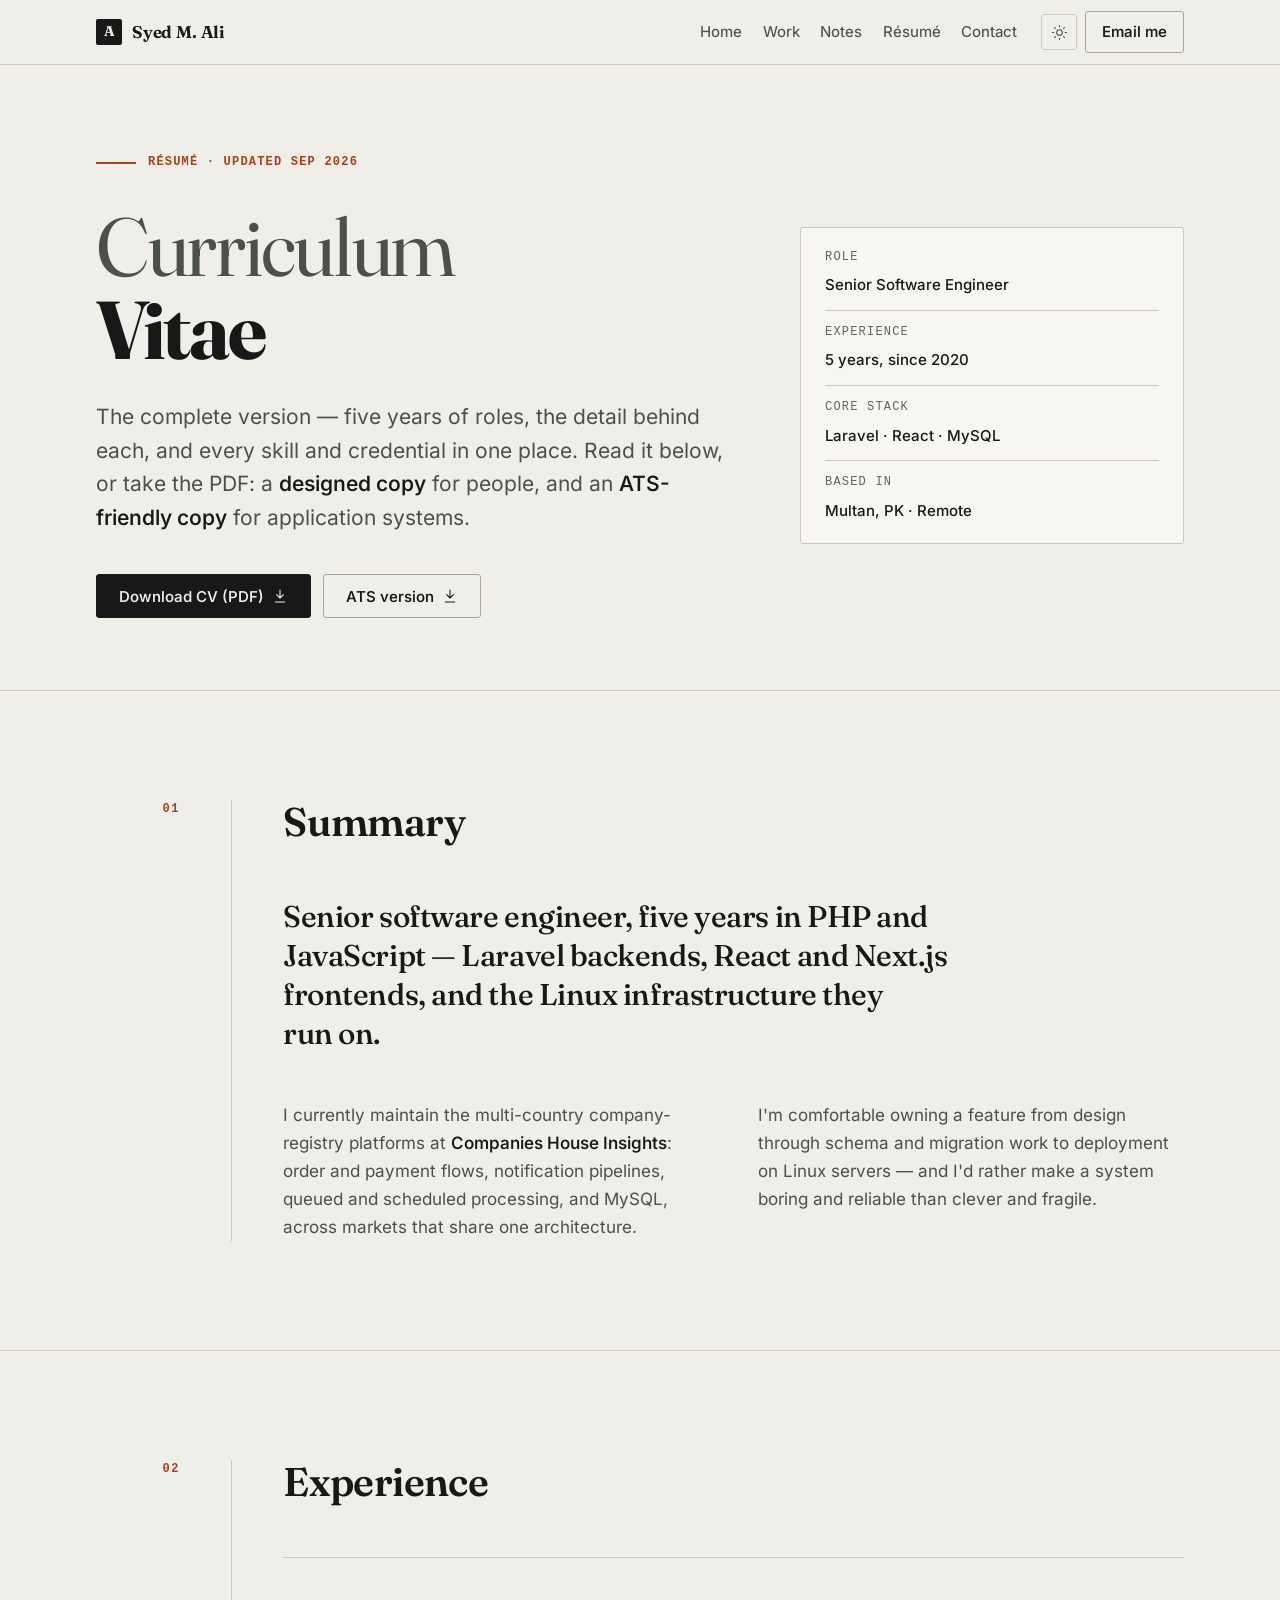
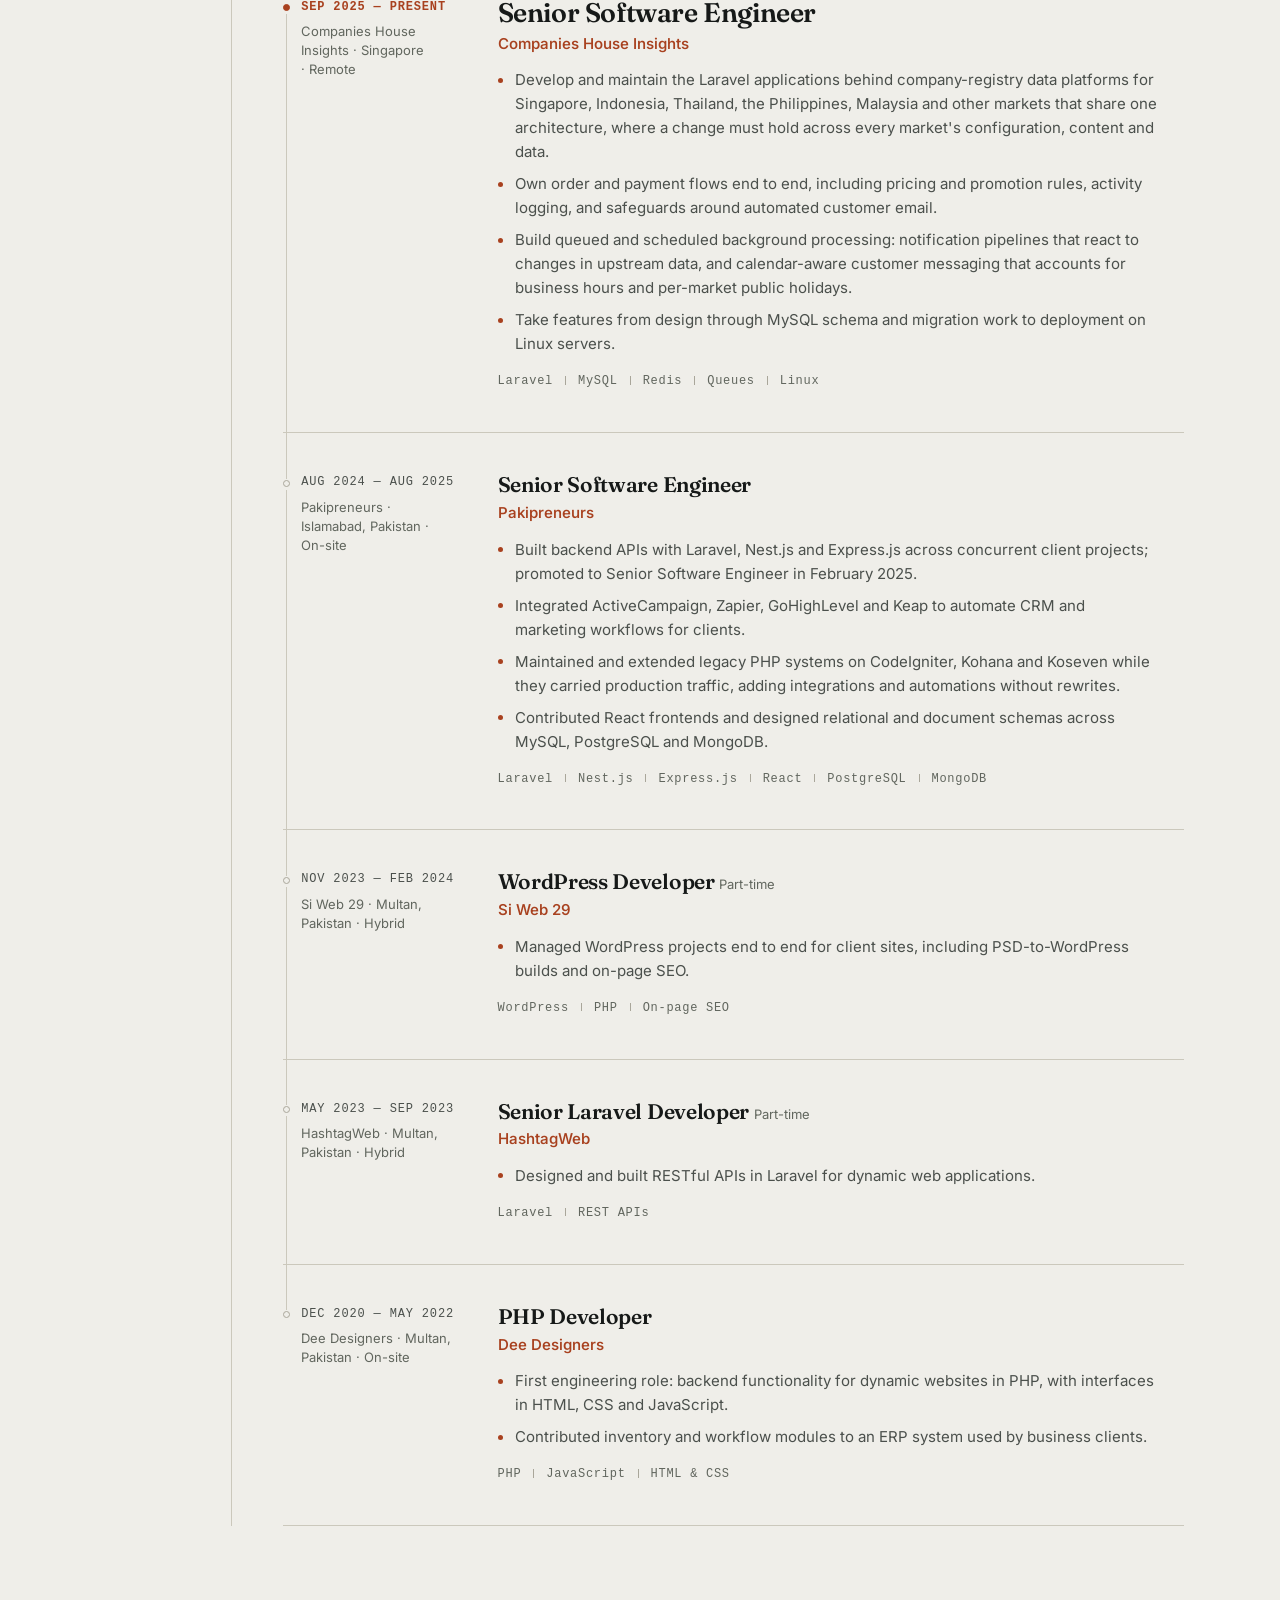
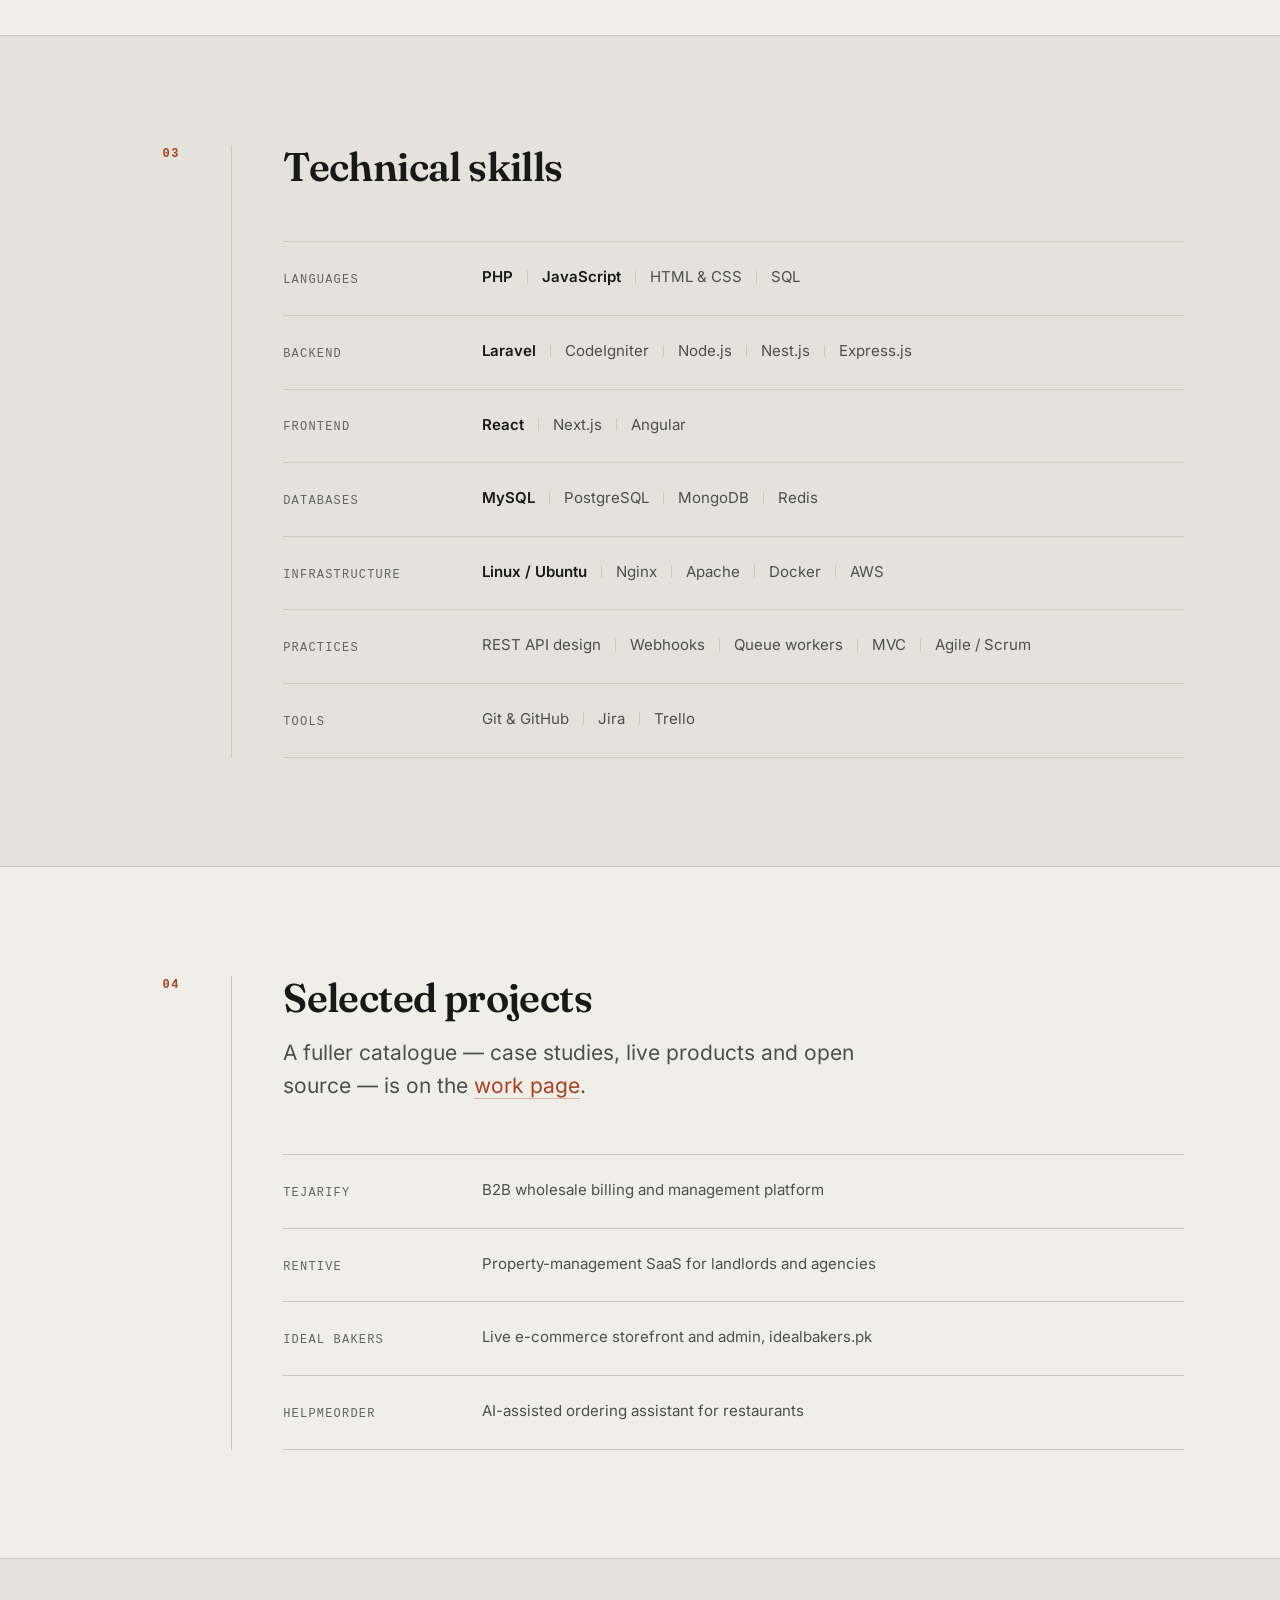
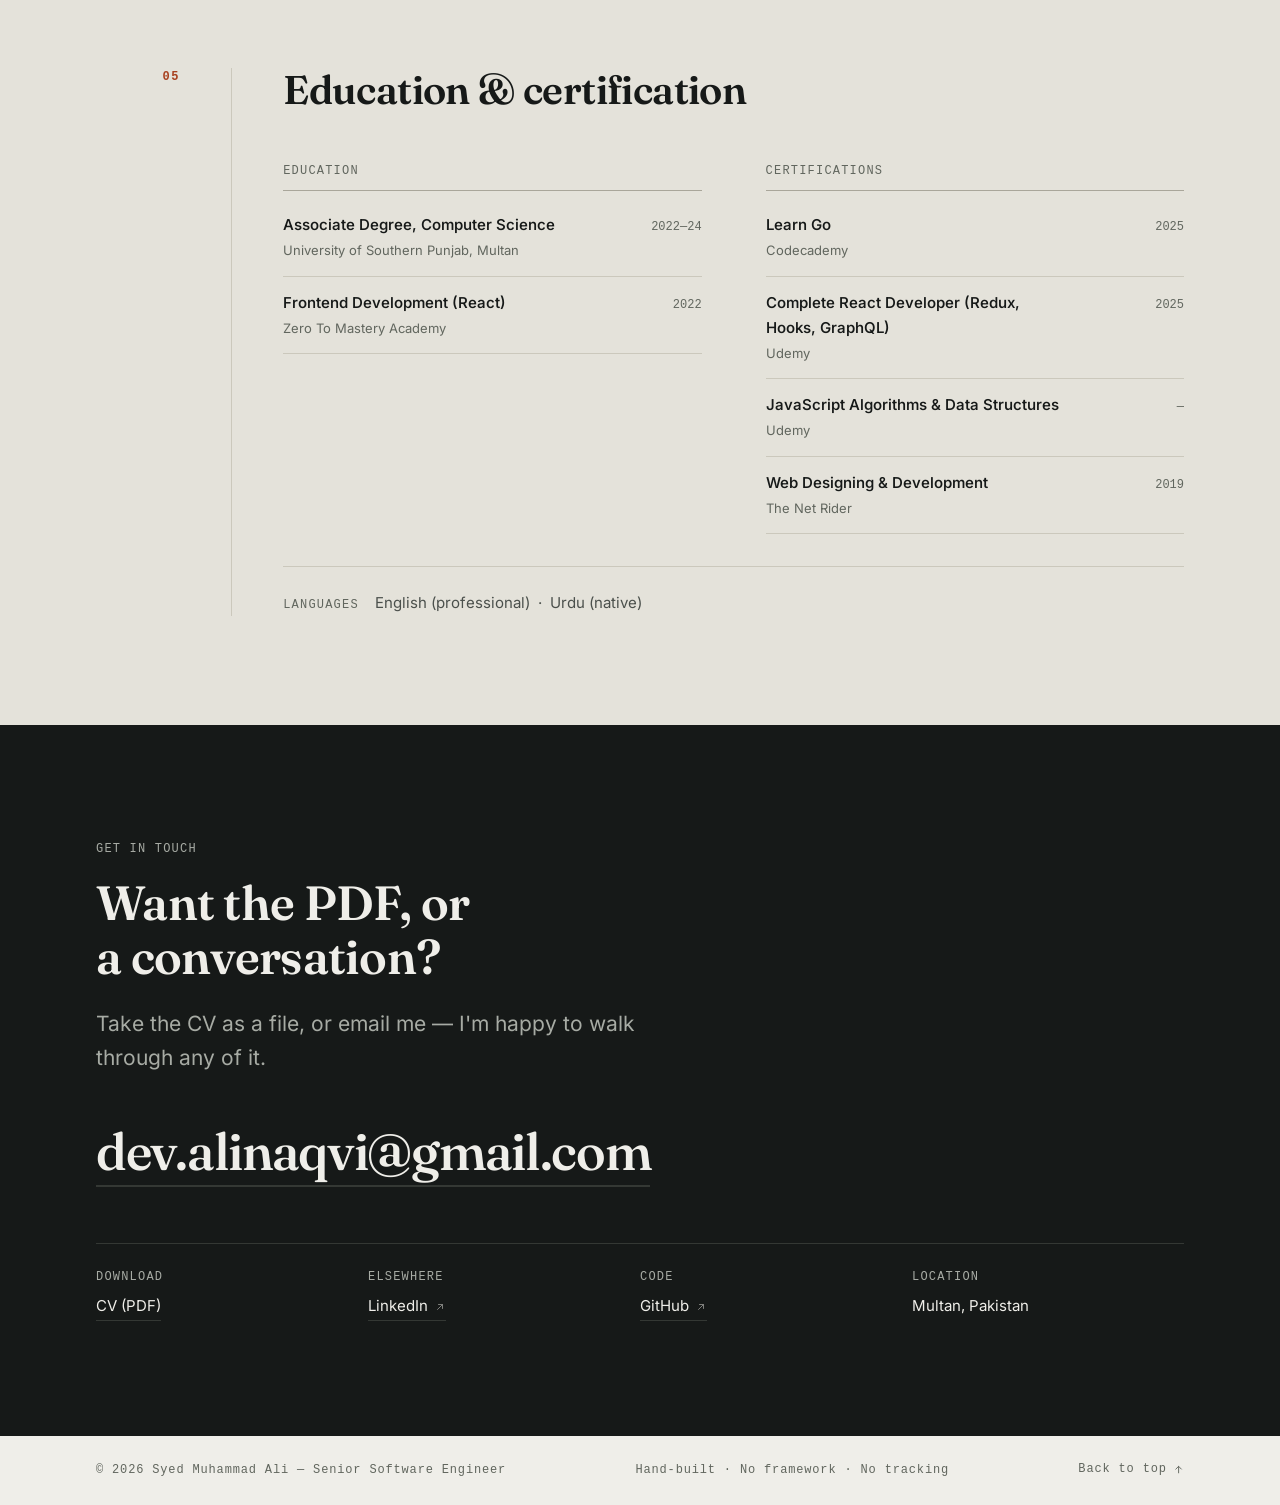
==== commit c563b9ee: "feature: add a Notes section and complete the site's technical SEO Add a writing section and bring e" ====
--- a/resume.html
+++ b/resume.html
@@ -47,9 +47,10 @@
   <meta name="twitter:image" content="https://devali.cloud/assets/og.jpg?v=c0f45800">
 
   <link rel="icon" href="favicon.svg?v=36d924cc" type="image/svg+xml">
+  <link rel="apple-touch-icon" href="assets/apple-touch-icon.png?v=fb9703d0">
   <link rel="preload" href="assets/fonts/fraunces-latin.woff2" as="font" type="font/woff2" crossorigin>
   <link rel="preload" href="assets/fonts/inter-latin.woff2" as="font" type="font/woff2" crossorigin>
-  <link rel="stylesheet" href="styles.css?v=660078a6">
+  <link rel="stylesheet" href="styles.css?v=1663040d">
 
   <script type="application/ld+json">
   {
@@ -93,6 +94,7 @@
         <ul class="nav-list">
           <li><a href="index.html"><span class="nav-num" aria-hidden="true">&larr;</span>Home</a></li>
           <li><a href="work.html"><span class="nav-num" aria-hidden="true">01</span>Work</a></li>
+          <li><a href="notes.html"><span class="nav-num" aria-hidden="true">&rarr;</span>Notes</a></li>
           <li><a href="resume.html" aria-current="page"><span class="nav-num" aria-hidden="true">02</span>Résumé</a></li>
           <li><a href="index.html#contact"><span class="nav-num" aria-hidden="true">03</span>Contact</a></li>
         </ul>
--- a/styles.css
+++ b/styles.css
@@ -2213,6 +2213,163 @@
   }
 }
 
+/* --------------------------------------------------------------------------
+   Notes — index cards + long-form article prose + code blocks.
+   -------------------------------------------------------------------------- */
+
+.notes-list { border-top: 1px solid var(--line); }
+
+.note-card {
+  display: grid;
+  grid-template-columns: 9rem minmax(0, 1fr);
+  gap: var(--s-2) clamp(1.5rem, 3vw, 2.5rem);
+  padding-block: clamp(1.5rem, 3vw, 2.25rem);
+  border-bottom: 1px solid var(--line);
+  transition: background-color var(--dur) var(--ease);
+}
+.note-card:hover { background: color-mix(in srgb, var(--surface) 70%, transparent); }
+
+.note-meta {
+  font-family: var(--font-mono);
+  font-size: var(--t-mono);
+  letter-spacing: 0.07em;
+  color: var(--ink-3);
+  text-transform: uppercase;
+  font-feature-settings: "tnum" 1;
+}
+.note-tag {
+  display: block;
+  margin-top: 0.4rem;
+  color: var(--accent);
+}
+
+.note-card h3 { font-size: var(--t-h3); }
+.note-card h3 a {
+  color: var(--ink);
+  text-decoration: none;
+  background-image: linear-gradient(var(--accent), var(--accent));
+  background-size: 0 1px;
+  background-position: 0 100%;
+  background-repeat: no-repeat;
+  transition: background-size var(--dur) var(--ease), color var(--dur) var(--ease);
+}
+.note-card:hover h3 a { color: var(--accent); background-size: 100% 1px; }
+.note-dek {
+  margin-top: var(--s-2);
+  max-width: var(--measure);
+  color: var(--ink-2);
+  font-size: var(--t-sm);
+  line-height: 1.6;
+}
+
+/* --- Article --- */
+.crumbs {
+  margin-bottom: var(--s-4);
+  font-family: var(--font-mono);
+  font-size: var(--t-mono);
+  letter-spacing: 0.08em;
+  text-transform: uppercase;
+  color: var(--ink-3);
+}
+.crumbs a { color: var(--ink-3); text-decoration: none; }
+.crumbs a:hover { color: var(--accent); }
+.crumbs span { color: var(--line-strong); margin-inline: 0.4rem; }
+
+.article { max-width: 44rem; }
+.article-head { margin-bottom: clamp(2rem, 4vw, 3rem); }
+.article-head .mono { color: var(--accent); }
+.article-head h1 {
+  font-size: clamp(2rem, 4.5vw, 3rem);
+  line-height: 1.08;
+  margin-top: var(--s-3);
+}
+.article-dek {
+  margin-top: var(--s-4);
+  max-width: 40ch;
+  color: var(--ink-2);
+  font-size: var(--t-lede);
+  line-height: 1.55;
+}
+
+.prose { color: var(--ink-2); font-size: 1.0625rem; line-height: 1.72; }
+.prose > * + * { margin-top: var(--s-4); }
+.prose h2 {
+  font-size: clamp(1.375rem, 2.4vw, 1.75rem);
+  color: var(--ink);
+  margin-top: var(--s-7);
+}
+.prose h2 + p { margin-top: var(--s-3); }
+.prose strong { color: var(--ink); font-weight: 600; }
+.prose a { text-underline-offset: 0.2em; }
+.prose ul { padding-left: 1.1rem; }
+.prose li { list-style: disc; margin-top: var(--s-2); }
+.prose li::marker { color: var(--accent); }
+
+.prose code {
+  font-family: var(--font-mono);
+  font-size: 0.85em;
+  background: var(--surface);
+  border: 1px solid var(--line);
+  border-radius: 3px;
+  padding: 0.1em 0.35em;
+}
+.prose pre {
+  margin-top: var(--s-4);
+  padding: var(--s-4) var(--s-5);
+  background: var(--bg-sunken);
+  border: 1px solid var(--line);
+  border-left: 2px solid var(--accent);
+  border-radius: var(--radius);
+  overflow-x: auto;
+  font-family: var(--font-mono);
+  font-size: 0.9375rem;
+  line-height: 1.6;
+  color: var(--ink);
+}
+.prose pre code {
+  background: none; border: 0; padding: 0; font-size: inherit; color: inherit;
+}
+.prose blockquote {
+  margin-top: var(--s-5);
+  padding-left: var(--s-4);
+  border-left: 2px solid var(--accent);
+  font-family: var(--font-display);
+  font-size: 1.25rem;
+  font-style: italic;
+  color: var(--ink);
+}
+
+.article-foot {
+  margin-top: var(--s-8);
+  padding-top: var(--s-5);
+  border-top: 1px solid var(--line);
+  display: flex;
+  flex-wrap: wrap;
+  gap: var(--s-3) var(--s-5);
+  align-items: baseline;
+  justify-content: space-between;
+  font-size: var(--t-sm);
+}
+.article-foot .mono { color: var(--ink-3); }
+
+@media (max-width: 46rem) {
+  .note-card { grid-template-columns: minmax(0, 1fr); gap: 0.5rem; }
+}
+
+/* Inline security-layers diagram — site palette only, theme-aware via tokens. */
+.diagram { margin: var(--s-6) 0; }
+.diagram svg { width: 100%; height: auto; display: block; }
+.seclayer .sl-band { fill: var(--surface); stroke: var(--line); stroke-width: 1.5; }
+.seclayer .sl-band-core { fill: var(--accent-wash); stroke: var(--accent); stroke-width: 2; }
+.seclayer .sl-tab { fill: var(--line-strong); }
+.seclayer .sl-tab-core { fill: var(--accent); }
+.seclayer .sl-name { fill: var(--ink); font-family: var(--font-text); font-weight: 600; font-size: 27px; }
+.seclayer .sl-name-core { fill: var(--accent); font-weight: 650; }
+.seclayer .sl-idx { fill: var(--ink-3); font-family: var(--font-mono); font-size: 19px; }
+.seclayer .sl-group { fill: var(--ink-3); font-family: var(--font-mono); font-size: 17px; letter-spacing: 0.12em; }
+.seclayer .sl-flow, .seclayer .sl-cap { fill: var(--ink-3); font-family: var(--font-mono); font-size: 16px; letter-spacing: 0.06em; }
+.seclayer .sl-arrow { stroke: var(--accent); stroke-width: 2.5; fill: none; stroke-linecap: round; stroke-linejoin: round; }
+
 @media print {
   .masthead,
   .skip-link,
@@ -2220,7 +2377,9 @@
   .scroll-progress,
   .rail,
   .footer-top,
-  .doc-facts {
+  .doc-facts,
+  .crumbs,
+  .article-foot {
     display: none !important;
   }
 
